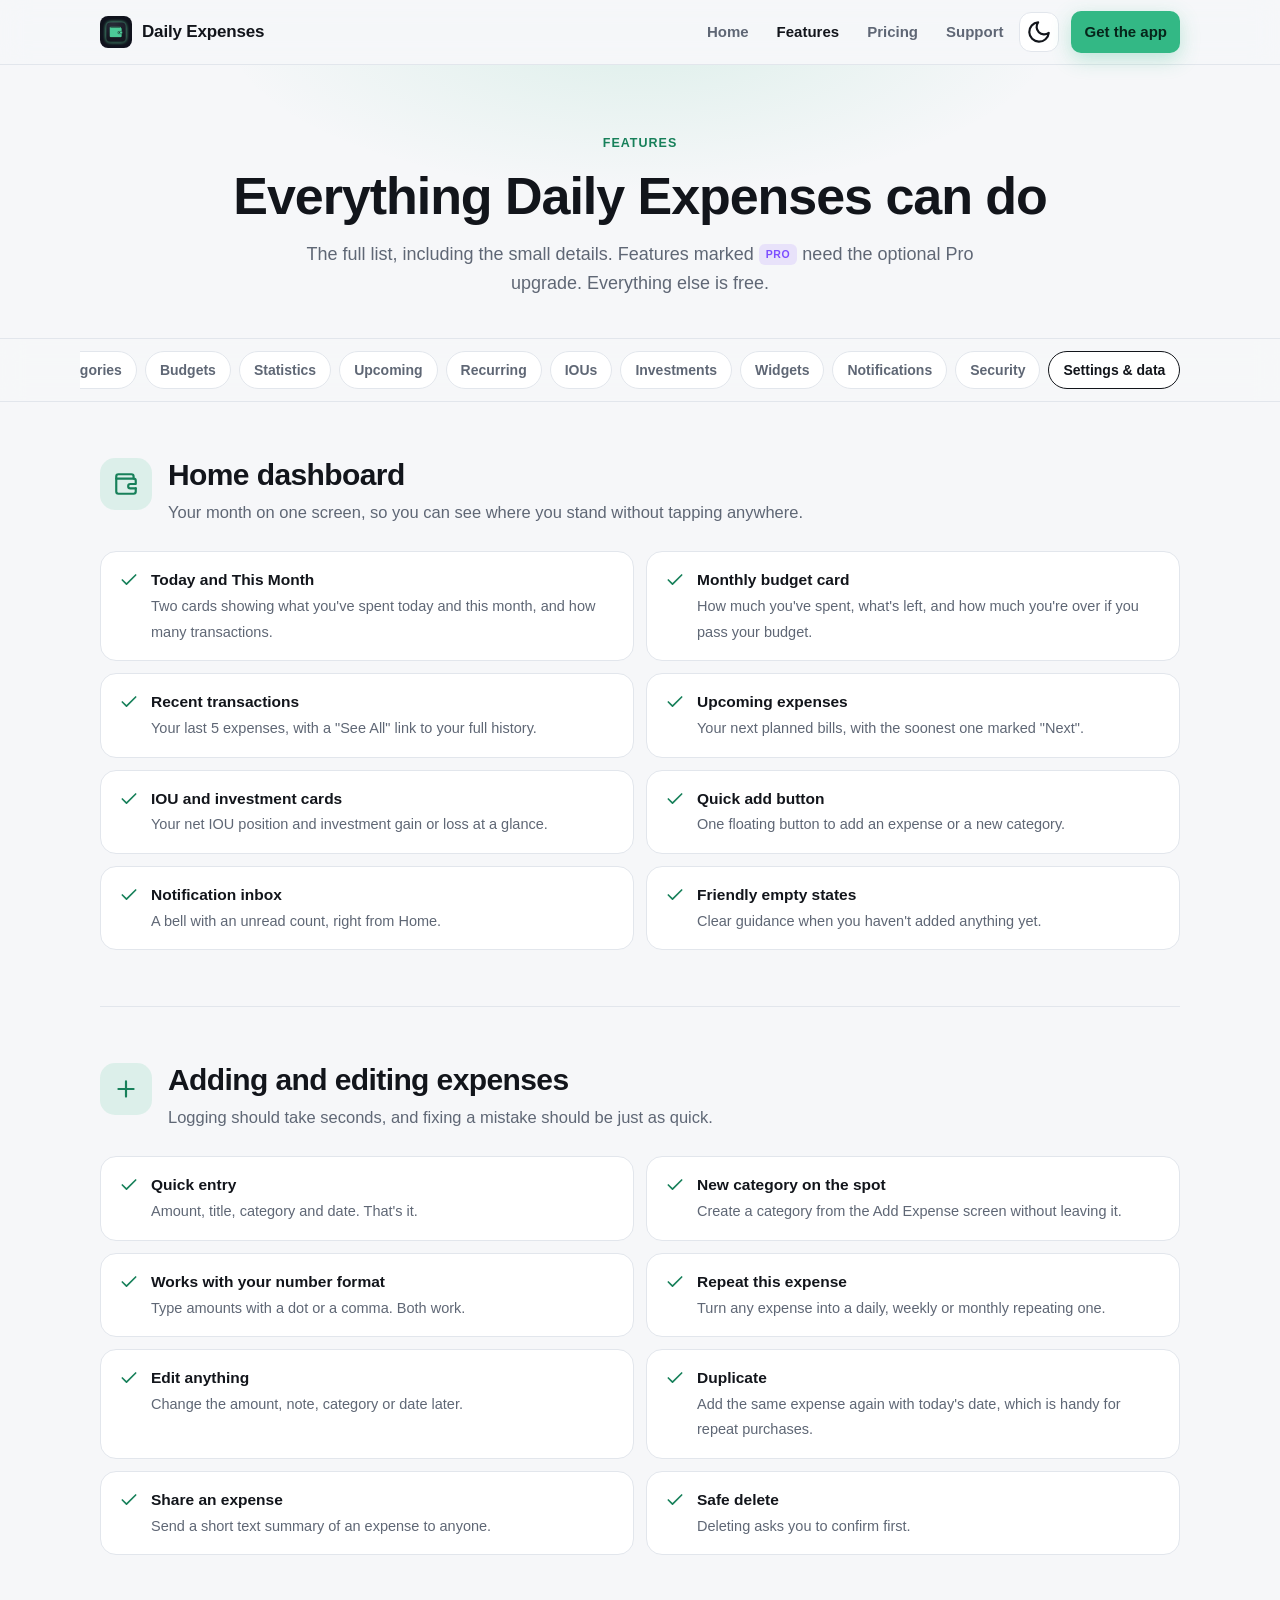
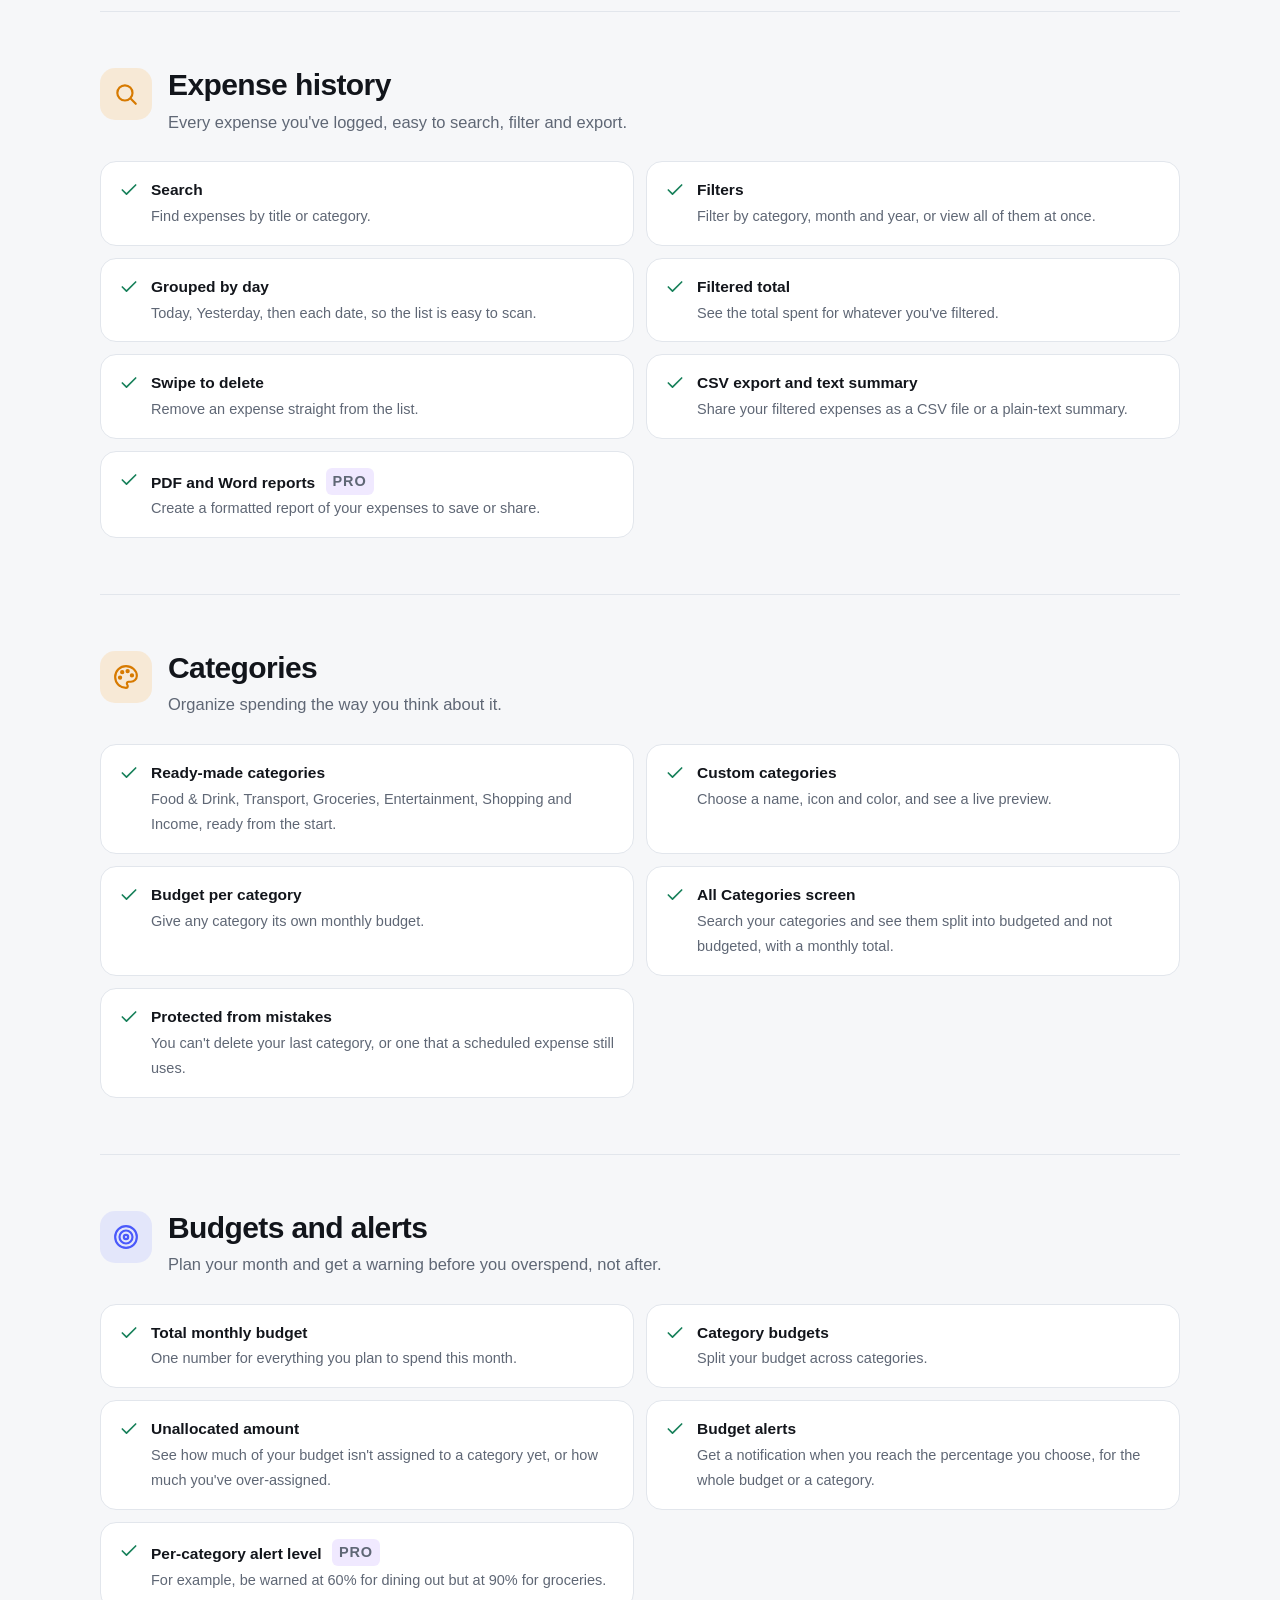
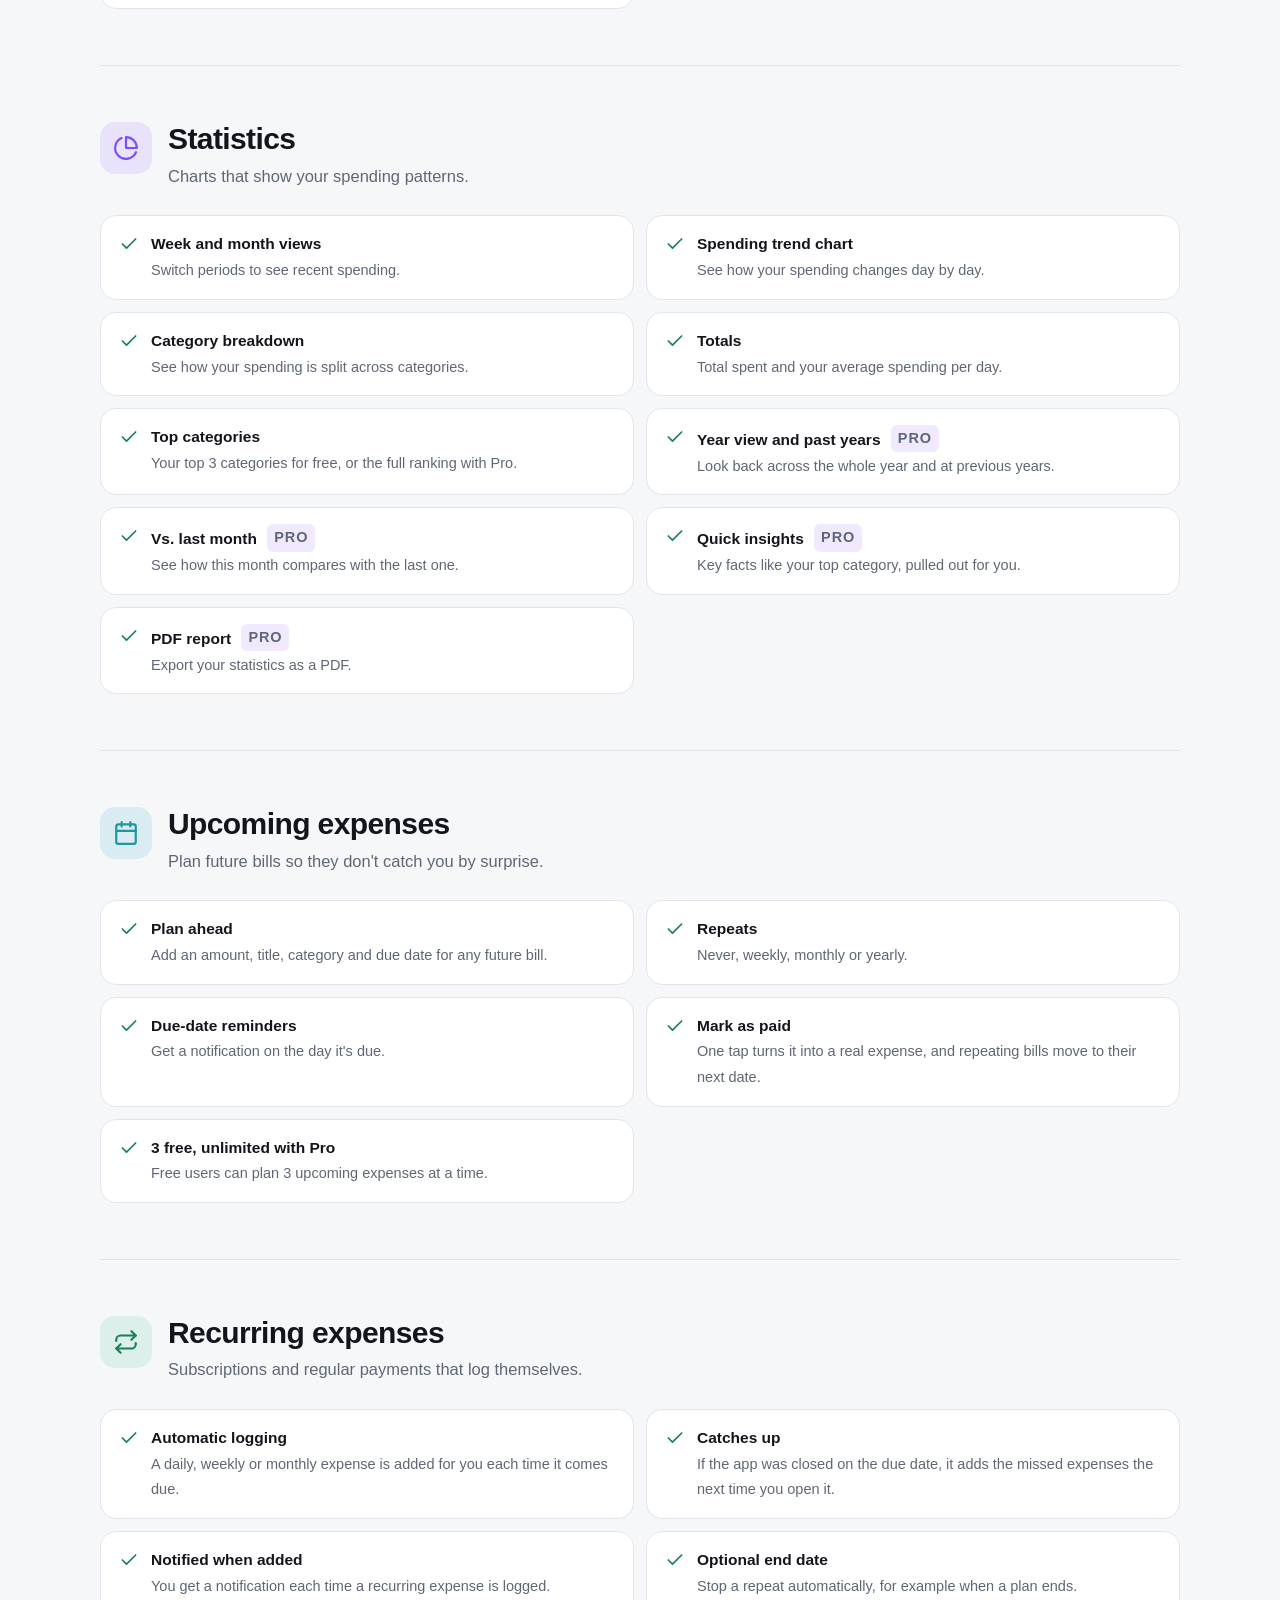
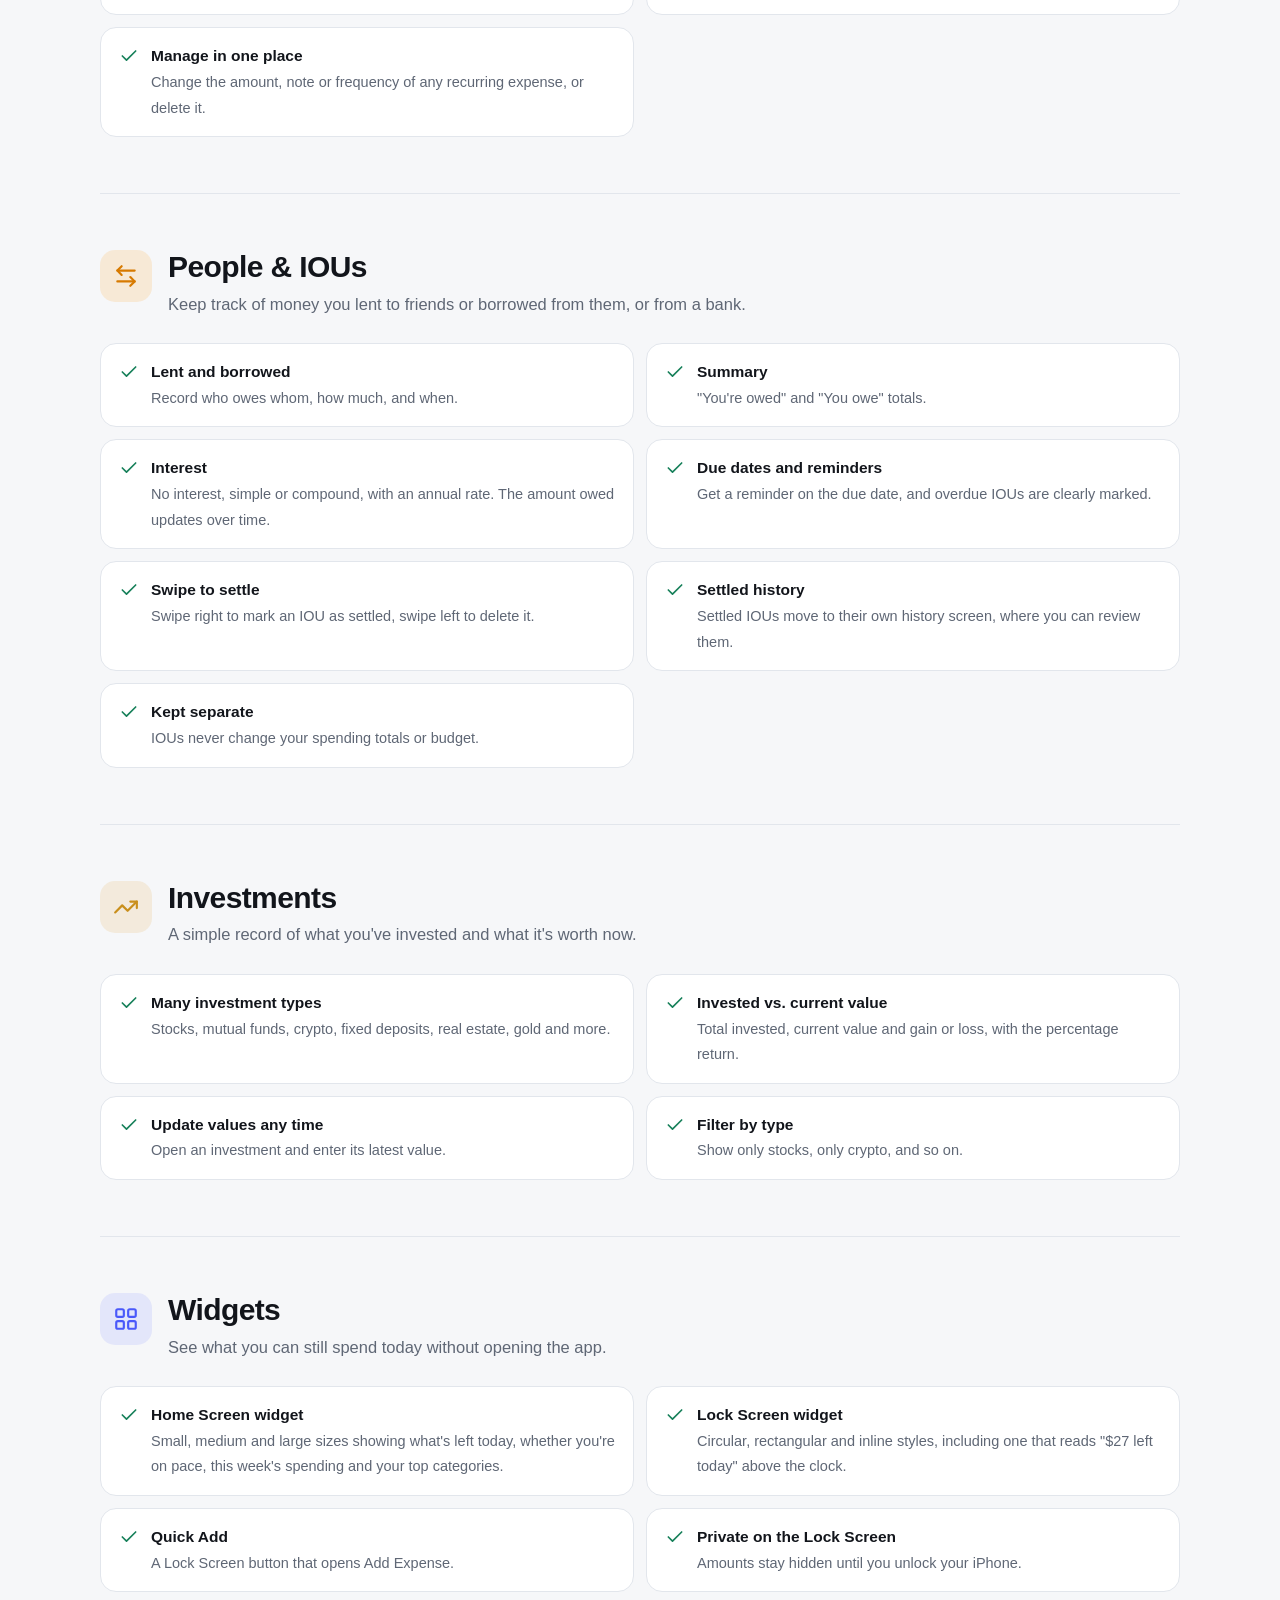
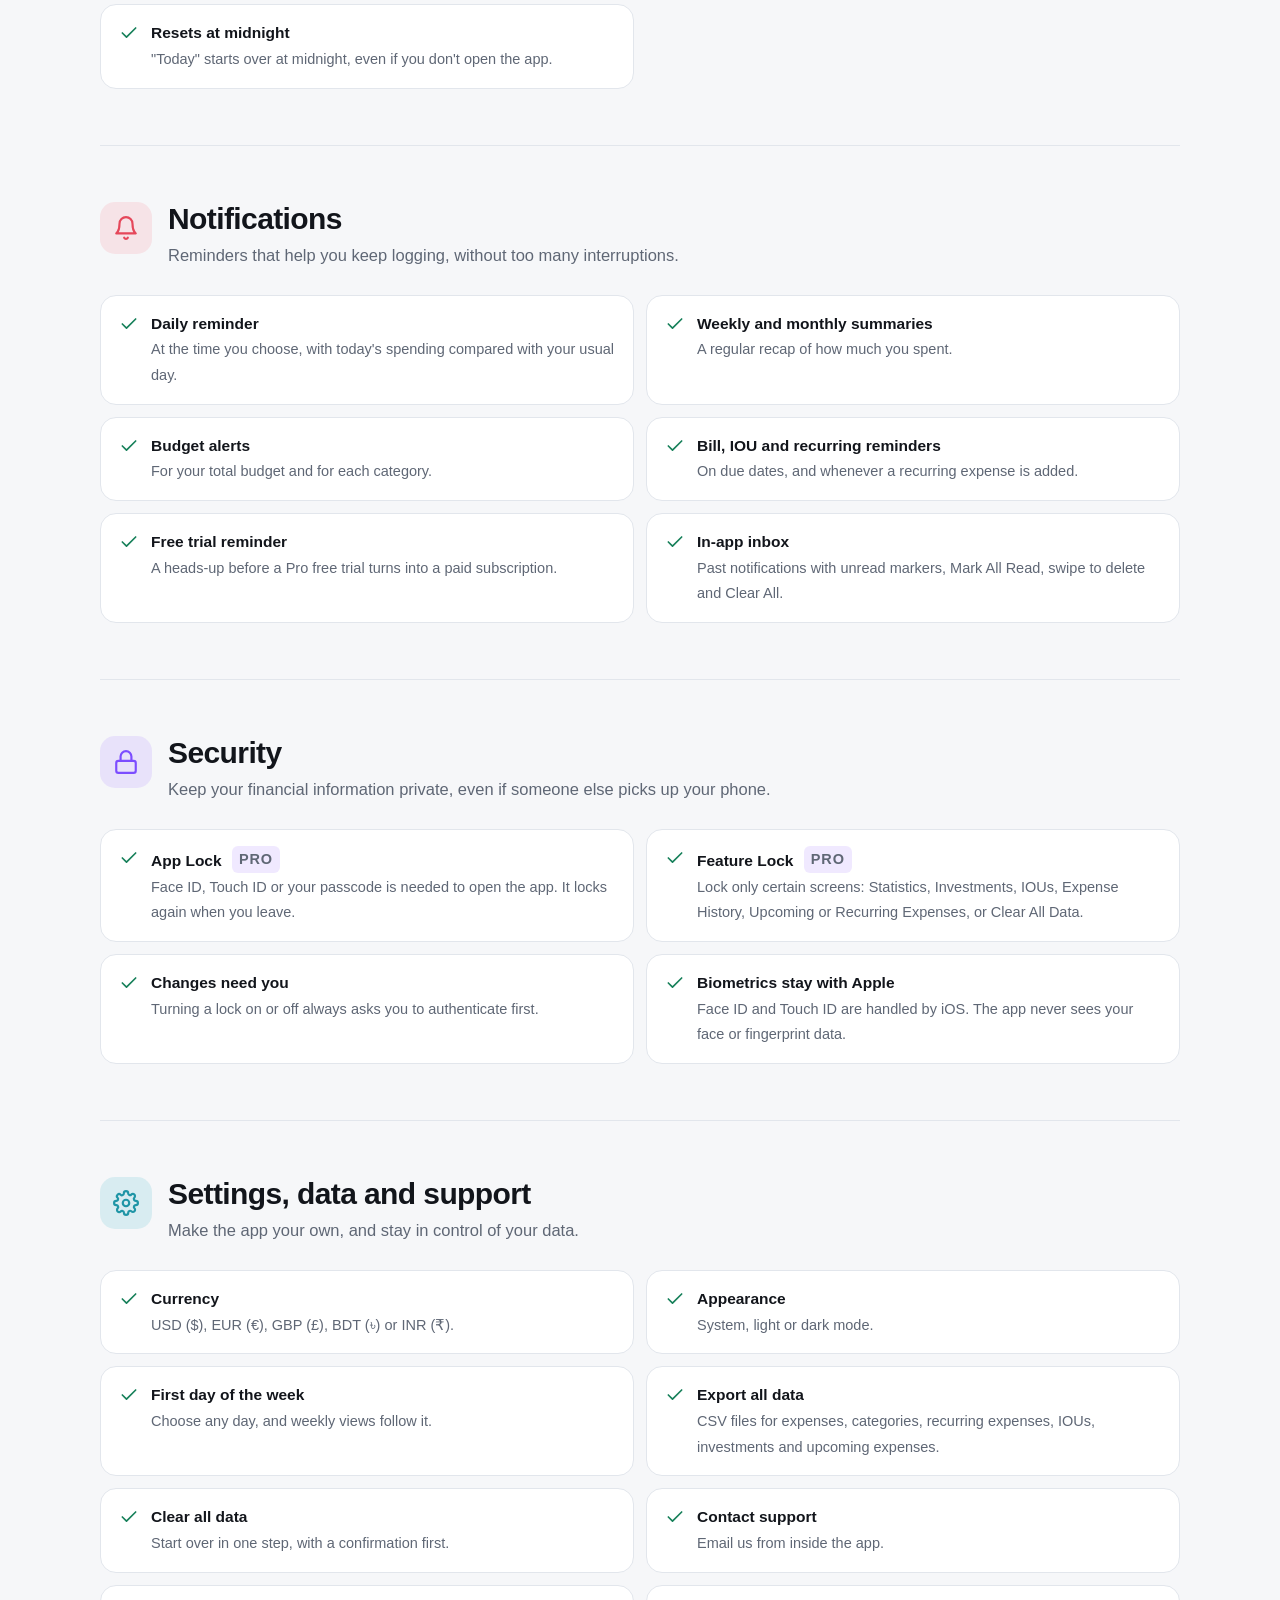
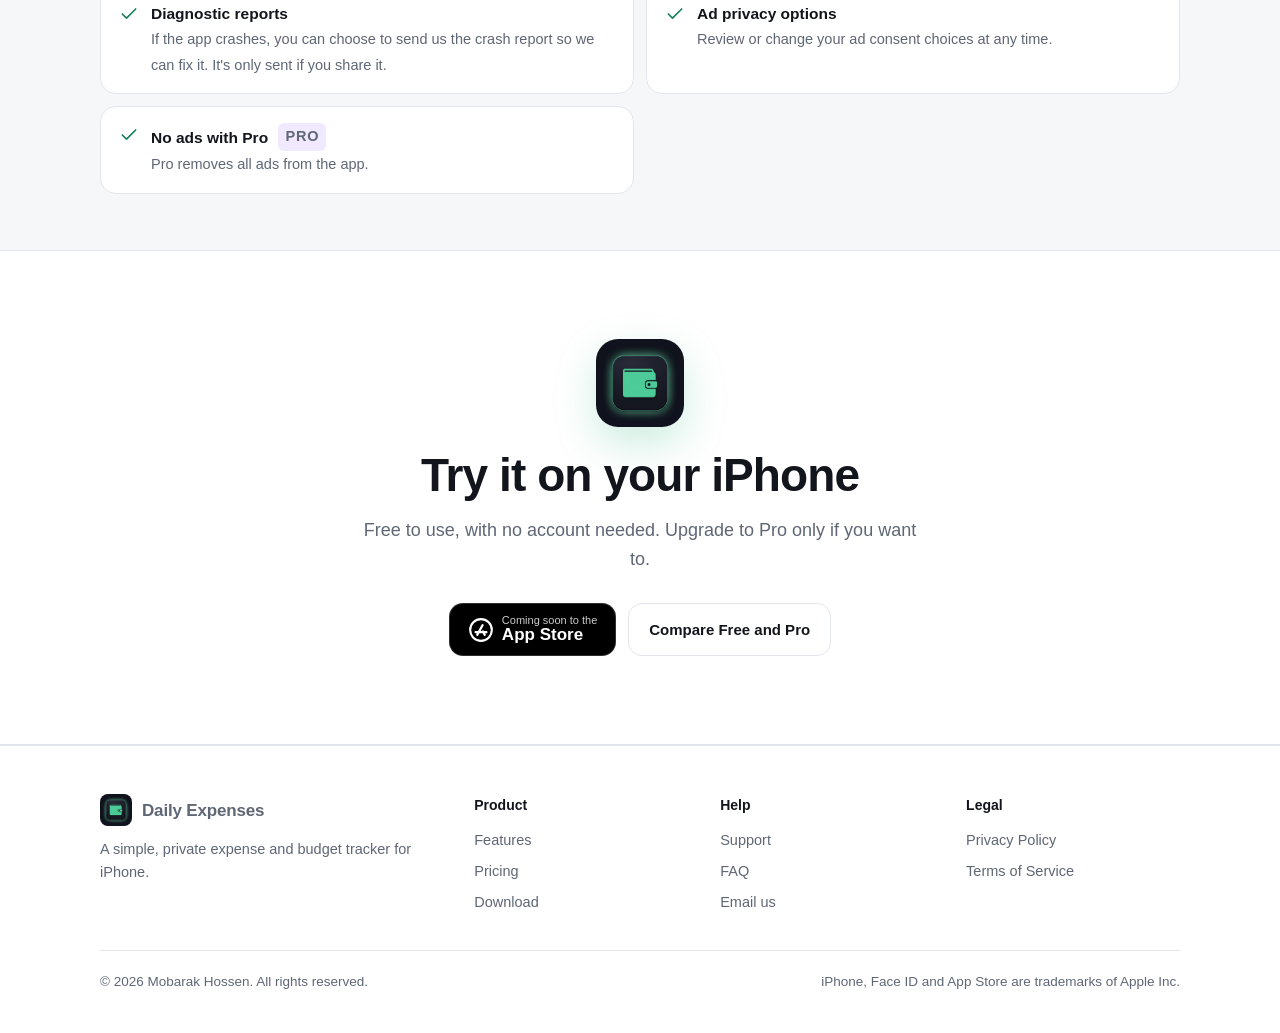
==== features.html @ 77285f95 "Add promotional website and update privacy policy and terms - New pages: home, features, pricing, su" ====
<!DOCTYPE html>
<html lang="en" class="no-js">
<head>
<meta charset="UTF-8">
<meta name="viewport" content="width=device-width, initial-scale=1.0">
<title>Features — Daily Expenses</title>
<meta name="description" content="Every feature in Daily Expenses: fast expense logging, budgets and alerts, statistics, upcoming and recurring expenses, IOUs, investments, widgets, reminders, Face ID lock and data export.">
<meta name="theme-color" content="#0b0d12">
<link rel="icon" type="image/png" href="assets/img/favicon.png">
<link rel="apple-touch-icon" href="assets/img/apple-touch-icon.png">
<link rel="stylesheet" href="assets/css/site.css">
<script>try{var t=localStorage.getItem("de-theme");if(t==="light"||t==="dark")document.documentElement.dataset.theme=t}catch(e){}</script>
</head>
<body>
<a class="skip" href="#main">Skip to content</a>

<header class="site-header">
  <div class="wrap">
    <a class="brand" href="index.html"><img src="assets/img/icon-512.png" alt="">Daily Expenses</a>
    <button class="menu-btn" aria-label="Menu" aria-expanded="false"></button>
    <nav class="site-nav" aria-label="Main">
      <a href="index.html">Home</a>
      <a href="features.html" aria-current="page">Features</a>
      <a href="pricing.html">Pricing</a>
      <a href="support.html">Support</a>
      <button class="theme-btn" type="button" aria-label="Toggle theme"></button>
      <a class="btn btn-primary btn-small" href="index.html#download">Get the app</a>
    </nav>
  </div>
</header>

<main id="main">
  <section class="page-hero">
    <div class="wrap">
      <span class="eyebrow">Features</span>
      <h1>Everything Daily Expenses can do</h1>
      <p>The full list, including the small details. Features marked <span class="pro-tag" style="margin:0">PRO</span> need the optional Pro upgrade. Everything else is free.</p>
    </div>
  </section>

  <nav class="chipbar" aria-label="Feature sections">
    <div class="wrap">
      <a class="chip" href="#home">Home</a>
      <a class="chip" href="#expenses">Expenses</a>
      <a class="chip" href="#history">History</a>
      <a class="chip" href="#categories">Categories</a>
      <a class="chip" href="#budgets">Budgets</a>
      <a class="chip" href="#statistics">Statistics</a>
      <a class="chip" href="#upcoming">Upcoming</a>
      <a class="chip" href="#recurring">Recurring</a>
      <a class="chip" href="#ious">IOUs</a>
      <a class="chip" href="#investments">Investments</a>
      <a class="chip" href="#widgets">Widgets</a>
      <a class="chip" href="#notifications">Notifications</a>
      <a class="chip" href="#security">Security</a>
      <a class="chip" href="#settings">Settings &amp; data</a>
    </div>
  </nav>

  <div class="wrap">

    <section class="fgroup" id="home">
      <div class="fgroup-head">
        <span class="ficon t-green"><span data-icon="wallet"></span></span>
        <div><h2>Home dashboard</h2><p>Your month on one screen, so you can see where you stand without tapping anywhere.</p></div>
      </div>
      <ul class="flist">
        <li><span data-icon="check"></span><div><b>Today and This Month</b><span>Two cards showing what you've spent today and this month, and how many transactions.</span></div></li>
        <li><span data-icon="check"></span><div><b>Monthly budget card</b><span>How much you've spent, what's left, and how much you're over if you pass your budget.</span></div></li>
        <li><span data-icon="check"></span><div><b>Recent transactions</b><span>Your last 5 expenses, with a "See All" link to your full history.</span></div></li>
        <li><span data-icon="check"></span><div><b>Upcoming expenses</b><span>Your next planned bills, with the soonest one marked "Next".</span></div></li>
        <li><span data-icon="check"></span><div><b>IOU and investment cards</b><span>Your net IOU position and investment gain or loss at a glance.</span></div></li>
        <li><span data-icon="check"></span><div><b>Quick add button</b><span>One floating button to add an expense or a new category.</span></div></li>
        <li><span data-icon="check"></span><div><b>Notification inbox</b><span>A bell with an unread count, right from Home.</span></div></li>
        <li><span data-icon="check"></span><div><b>Friendly empty states</b><span>Clear guidance when you haven't added anything yet.</span></div></li>
      </ul>
    </section>

    <section class="fgroup" id="expenses">
      <div class="fgroup-head">
        <span class="ficon t-green"><span data-icon="plus"></span></span>
        <div><h2>Adding and editing expenses</h2><p>Logging should take seconds, and fixing a mistake should be just as quick.</p></div>
      </div>
      <ul class="flist">
        <li><span data-icon="check"></span><div><b>Quick entry</b><span>Amount, title, category and date. That's it.</span></div></li>
        <li><span data-icon="check"></span><div><b>New category on the spot</b><span>Create a category from the Add Expense screen without leaving it.</span></div></li>
        <li><span data-icon="check"></span><div><b>Works with your number format</b><span>Type amounts with a dot or a comma. Both work.</span></div></li>
        <li><span data-icon="check"></span><div><b>Repeat this expense</b><span>Turn any expense into a daily, weekly or monthly repeating one.</span></div></li>
        <li><span data-icon="check"></span><div><b>Edit anything</b><span>Change the amount, note, category or date later.</span></div></li>
        <li><span data-icon="check"></span><div><b>Duplicate</b><span>Add the same expense again with today's date, which is handy for repeat purchases.</span></div></li>
        <li><span data-icon="check"></span><div><b>Share an expense</b><span>Send a short text summary of an expense to anyone.</span></div></li>
        <li><span data-icon="check"></span><div><b>Safe delete</b><span>Deleting asks you to confirm first.</span></div></li>
      </ul>
    </section>

    <section class="fgroup" id="history">
      <div class="fgroup-head">
        <span class="ficon t-orange"><span data-icon="search"></span></span>
        <div><h2>Expense history</h2><p>Every expense you've logged, easy to search, filter and export.</p></div>
      </div>
      <ul class="flist">
        <li><span data-icon="check"></span><div><b>Search</b><span>Find expenses by title or category.</span></div></li>
        <li><span data-icon="check"></span><div><b>Filters</b><span>Filter by category, month and year, or view all of them at once.</span></div></li>
        <li><span data-icon="check"></span><div><b>Grouped by day</b><span>Today, Yesterday, then each date, so the list is easy to scan.</span></div></li>
        <li><span data-icon="check"></span><div><b>Filtered total</b><span>See the total spent for whatever you've filtered.</span></div></li>
        <li><span data-icon="check"></span><div><b>Swipe to delete</b><span>Remove an expense straight from the list.</span></div></li>
        <li><span data-icon="check"></span><div><b>CSV export and text summary</b><span>Share your filtered expenses as a CSV file or a plain-text summary.</span></div></li>
        <li><span data-icon="check"></span><div><b>PDF and Word reports <span class="pro-tag">PRO</span></b><span>Create a formatted report of your expenses to save or share.</span></div></li>
      </ul>
    </section>

    <section class="fgroup" id="categories">
      <div class="fgroup-head">
        <span class="ficon t-orange"><span data-icon="palette"></span></span>
        <div><h2>Categories</h2><p>Organize spending the way you think about it.</p></div>
      </div>
      <ul class="flist">
        <li><span data-icon="check"></span><div><b>Ready-made categories</b><span>Food &amp; Drink, Transport, Groceries, Entertainment, Shopping and Income, ready from the start.</span></div></li>
        <li><span data-icon="check"></span><div><b>Custom categories</b><span>Choose a name, icon and color, and see a live preview.</span></div></li>
        <li><span data-icon="check"></span><div><b>Budget per category</b><span>Give any category its own monthly budget.</span></div></li>
        <li><span data-icon="check"></span><div><b>All Categories screen</b><span>Search your categories and see them split into budgeted and not budgeted, with a monthly total.</span></div></li>
        <li><span data-icon="check"></span><div><b>Protected from mistakes</b><span>You can't delete your last category, or one that a scheduled expense still uses.</span></div></li>
      </ul>
    </section>

    <section class="fgroup" id="budgets">
      <div class="fgroup-head">
        <span class="ficon t-indigo"><span data-icon="target"></span></span>
        <div><h2>Budgets and alerts</h2><p>Plan your month and get a warning before you overspend, not after.</p></div>
      </div>
      <ul class="flist">
        <li><span data-icon="check"></span><div><b>Total monthly budget</b><span>One number for everything you plan to spend this month.</span></div></li>
        <li><span data-icon="check"></span><div><b>Category budgets</b><span>Split your budget across categories.</span></div></li>
        <li><span data-icon="check"></span><div><b>Unallocated amount</b><span>See how much of your budget isn't assigned to a category yet, or how much you've over-assigned.</span></div></li>
        <li><span data-icon="check"></span><div><b>Budget alerts</b><span>Get a notification when you reach the percentage you choose, for the whole budget or a category.</span></div></li>
        <li><span data-icon="check"></span><div><b>Per-category alert level <span class="pro-tag">PRO</span></b><span>For example, be warned at 60% for dining out but at 90% for groceries.</span></div></li>
      </ul>
    </section>

    <section class="fgroup" id="statistics">
      <div class="fgroup-head">
        <span class="ficon t-pro"><span data-icon="pie"></span></span>
        <div><h2>Statistics</h2><p>Charts that show your spending patterns.</p></div>
      </div>
      <ul class="flist">
        <li><span data-icon="check"></span><div><b>Week and month views</b><span>Switch periods to see recent spending.</span></div></li>
        <li><span data-icon="check"></span><div><b>Spending trend chart</b><span>See how your spending changes day by day.</span></div></li>
        <li><span data-icon="check"></span><div><b>Category breakdown</b><span>See how your spending is split across categories.</span></div></li>
        <li><span data-icon="check"></span><div><b>Totals</b><span>Total spent and your average spending per day.</span></div></li>
        <li><span data-icon="check"></span><div><b>Top categories</b><span>Your top 3 categories for free, or the full ranking with Pro.</span></div></li>
        <li><span data-icon="check"></span><div><b>Year view and past years <span class="pro-tag">PRO</span></b><span>Look back across the whole year and at previous years.</span></div></li>
        <li><span data-icon="check"></span><div><b>Vs. last month <span class="pro-tag">PRO</span></b><span>See how this month compares with the last one.</span></div></li>
        <li><span data-icon="check"></span><div><b>Quick insights <span class="pro-tag">PRO</span></b><span>Key facts like your top category, pulled out for you.</span></div></li>
        <li><span data-icon="check"></span><div><b>PDF report <span class="pro-tag">PRO</span></b><span>Export your statistics as a PDF.</span></div></li>
      </ul>
    </section>

    <section class="fgroup" id="upcoming">
      <div class="fgroup-head">
        <span class="ficon t-teal"><span data-icon="calendar"></span></span>
        <div><h2>Upcoming expenses</h2><p>Plan future bills so they don't catch you by surprise.</p></div>
      </div>
      <ul class="flist">
        <li><span data-icon="check"></span><div><b>Plan ahead</b><span>Add an amount, title, category and due date for any future bill.</span></div></li>
        <li><span data-icon="check"></span><div><b>Repeats</b><span>Never, weekly, monthly or yearly.</span></div></li>
        <li><span data-icon="check"></span><div><b>Due-date reminders</b><span>Get a notification on the day it's due.</span></div></li>
        <li><span data-icon="check"></span><div><b>Mark as paid</b><span>One tap turns it into a real expense, and repeating bills move to their next date.</span></div></li>
        <li><span data-icon="check"></span><div><b>3 free, unlimited with Pro</b><span>Free users can plan 3 upcoming expenses at a time.</span></div></li>
      </ul>
    </section>

    <section class="fgroup" id="recurring">
      <div class="fgroup-head">
        <span class="ficon t-green"><span data-icon="repeat"></span></span>
        <div><h2>Recurring expenses</h2><p>Subscriptions and regular payments that log themselves.</p></div>
      </div>
      <ul class="flist">
        <li><span data-icon="check"></span><div><b>Automatic logging</b><span>A daily, weekly or monthly expense is added for you each time it comes due.</span></div></li>
        <li><span data-icon="check"></span><div><b>Catches up</b><span>If the app was closed on the due date, it adds the missed expenses the next time you open it.</span></div></li>
        <li><span data-icon="check"></span><div><b>Notified when added</b><span>You get a notification each time a recurring expense is logged.</span></div></li>
        <li><span data-icon="check"></span><div><b>Optional end date</b><span>Stop a repeat automatically, for example when a plan ends.</span></div></li>
        <li><span data-icon="check"></span><div><b>Manage in one place</b><span>Change the amount, note or frequency of any recurring expense, or delete it.</span></div></li>
      </ul>
    </section>

    <section class="fgroup" id="ious">
      <div class="fgroup-head">
        <span class="ficon t-orange"><span data-icon="swap"></span></span>
        <div><h2>People &amp; IOUs</h2><p>Keep track of money you lent to friends or borrowed from them, or from a bank.</p></div>
      </div>
      <ul class="flist">
        <li><span data-icon="check"></span><div><b>Lent and borrowed</b><span>Record who owes whom, how much, and when.</span></div></li>
        <li><span data-icon="check"></span><div><b>Summary</b><span>"You're owed" and "You owe" totals.</span></div></li>
        <li><span data-icon="check"></span><div><b>Interest</b><span>No interest, simple or compound, with an annual rate. The amount owed updates over time.</span></div></li>
        <li><span data-icon="check"></span><div><b>Due dates and reminders</b><span>Get a reminder on the due date, and overdue IOUs are clearly marked.</span></div></li>
        <li><span data-icon="check"></span><div><b>Swipe to settle</b><span>Swipe right to mark an IOU as settled, swipe left to delete it.</span></div></li>
        <li><span data-icon="check"></span><div><b>Settled history</b><span>Settled IOUs move to their own history screen, where you can review them.</span></div></li>
        <li><span data-icon="check"></span><div><b>Kept separate</b><span>IOUs never change your spending totals or budget.</span></div></li>
      </ul>
    </section>

    <section class="fgroup" id="investments">
      <div class="fgroup-head">
        <span class="ficon t-gold"><span data-icon="trend"></span></span>
        <div><h2>Investments</h2><p>A simple record of what you've invested and what it's worth now.</p></div>
      </div>
      <ul class="flist">
        <li><span data-icon="check"></span><div><b>Many investment types</b><span>Stocks, mutual funds, crypto, fixed deposits, real estate, gold and more.</span></div></li>
        <li><span data-icon="check"></span><div><b>Invested vs. current value</b><span>Total invested, current value and gain or loss, with the percentage return.</span></div></li>
        <li><span data-icon="check"></span><div><b>Update values any time</b><span>Open an investment and enter its latest value.</span></div></li>
        <li><span data-icon="check"></span><div><b>Filter by type</b><span>Show only stocks, only crypto, and so on.</span></div></li>
      </ul>
    </section>

    <section class="fgroup" id="widgets">
      <div class="fgroup-head">
        <span class="ficon t-indigo"><span data-icon="widget"></span></span>
        <div><h2>Widgets</h2><p>See what you can still spend today without opening the app.</p></div>
      </div>
      <ul class="flist">
        <li><span data-icon="check"></span><div><b>Home Screen widget</b><span>Small, medium and large sizes showing what's left today, whether you're on pace, this week's spending and your top categories.</span></div></li>
        <li><span data-icon="check"></span><div><b>Lock Screen widget</b><span>Circular, rectangular and inline styles, including one that reads "$27 left today" above the clock.</span></div></li>
        <li><span data-icon="check"></span><div><b>Quick Add</b><span>A Lock Screen button that opens Add Expense.</span></div></li>
        <li><span data-icon="check"></span><div><b>Private on the Lock Screen</b><span>Amounts stay hidden until you unlock your iPhone.</span></div></li>
        <li><span data-icon="check"></span><div><b>Resets at midnight</b><span>"Today" starts over at midnight, even if you don't open the app.</span></div></li>
      </ul>
    </section>

    <section class="fgroup" id="notifications">
      <div class="fgroup-head">
        <span class="ficon t-red"><span data-icon="bell"></span></span>
        <div><h2>Notifications</h2><p>Reminders that help you keep logging, without too many interruptions.</p></div>
      </div>
      <ul class="flist">
        <li><span data-icon="check"></span><div><b>Daily reminder</b><span>At the time you choose, with today's spending compared with your usual day.</span></div></li>
        <li><span data-icon="check"></span><div><b>Weekly and monthly summaries</b><span>A regular recap of how much you spent.</span></div></li>
        <li><span data-icon="check"></span><div><b>Budget alerts</b><span>For your total budget and for each category.</span></div></li>
        <li><span data-icon="check"></span><div><b>Bill, IOU and recurring reminders</b><span>On due dates, and whenever a recurring expense is added.</span></div></li>
        <li><span data-icon="check"></span><div><b>Free trial reminder</b><span>A heads-up before a Pro free trial turns into a paid subscription.</span></div></li>
        <li><span data-icon="check"></span><div><b>In-app inbox</b><span>Past notifications with unread markers, Mark All Read, swipe to delete and Clear All.</span></div></li>
      </ul>
    </section>

    <section class="fgroup" id="security">
      <div class="fgroup-head">
        <span class="ficon t-pro"><span data-icon="lock"></span></span>
        <div><h2>Security</h2><p>Keep your financial information private, even if someone else picks up your phone.</p></div>
      </div>
      <ul class="flist">
        <li><span data-icon="check"></span><div><b>App Lock <span class="pro-tag">PRO</span></b><span>Face ID, Touch ID or your passcode is needed to open the app. It locks again when you leave.</span></div></li>
        <li><span data-icon="check"></span><div><b>Feature Lock <span class="pro-tag">PRO</span></b><span>Lock only certain screens: Statistics, Investments, IOUs, Expense History, Upcoming or Recurring Expenses, or Clear All Data.</span></div></li>
        <li><span data-icon="check"></span><div><b>Changes need you</b><span>Turning a lock on or off always asks you to authenticate first.</span></div></li>
        <li><span data-icon="check"></span><div><b>Biometrics stay with Apple</b><span>Face ID and Touch ID are handled by iOS. The app never sees your face or fingerprint data.</span></div></li>
      </ul>
    </section>

    <section class="fgroup" id="settings">
      <div class="fgroup-head">
        <span class="ficon t-teal"><span data-icon="gear"></span></span>
        <div><h2>Settings, data and support</h2><p>Make the app your own, and stay in control of your data.</p></div>
      </div>
      <ul class="flist">
        <li><span data-icon="check"></span><div><b>Currency</b><span>USD ($), EUR (€), GBP (£), BDT (৳) or INR (₹).</span></div></li>
        <li><span data-icon="check"></span><div><b>Appearance</b><span>System, light or dark mode.</span></div></li>
        <li><span data-icon="check"></span><div><b>First day of the week</b><span>Choose any day, and weekly views follow it.</span></div></li>
        <li><span data-icon="check"></span><div><b>Export all data</b><span>CSV files for expenses, categories, recurring expenses, IOUs, investments and upcoming expenses.</span></div></li>
        <li><span data-icon="check"></span><div><b>Clear all data</b><span>Start over in one step, with a confirmation first.</span></div></li>
        <li><span data-icon="check"></span><div><b>Contact support</b><span>Email us from inside the app.</span></div></li>
        <li><span data-icon="check"></span><div><b>Diagnostic reports</b><span>If the app crashes, you can choose to send us the crash report so we can fix it. It's only sent if you share it.</span></div></li>
        <li><span data-icon="check"></span><div><b>Ad privacy options</b><span>Review or change your ad consent choices at any time.</span></div></li>
        <li><span data-icon="check"></span><div><b>No ads with Pro <span class="pro-tag">PRO</span></b><span>Pro removes all ads from the app.</span></div></li>
      </ul>
    </section>

  </div>

  <section class="cta alt section" id="download">
    <div class="wrap">
      <img src="assets/img/icon-512.png" alt="Daily Expenses app icon">
      <h2>Try it on your iPhone</h2>
      <p>Free to use, with no account needed. Upgrade to Pro only if you want to.</p>
      <div class="hero-actions">
        <a class="btn btn-store" data-appstore href="#download">
          <span data-icon="appstore"></span>
          <span class="store-text"><small>Download on the</small><strong>App Store</strong></span>
        </a>
        <a class="btn btn-ghost" href="pricing.html">Compare Free and Pro</a>
      </div>
    </div>
  </section>
</main>

<footer class="site-footer">
  <div class="wrap">
    <div class="cols">
      <div>
        <a class="brand" href="index.html"><img src="assets/img/icon-512.png" alt="">Daily Expenses</a>
        <p>A simple, private expense and budget tracker for iPhone.</p>
      </div>
      <div>
        <h4>Product</h4>
        <ul><li><a href="features.html">Features</a></li><li><a href="pricing.html">Pricing</a></li><li><a href="index.html#download">Download</a></li></ul>
      </div>
      <div>
        <h4>Help</h4>
        <ul><li><a href="support.html">Support</a></li><li><a href="support.html#faq">FAQ</a></li><li><a href="mailto:mobarak.cse.cou@gmail.com">Email us</a></li></ul>
      </div>
      <div>
        <h4>Legal</h4>
        <ul><li><a href="privacy-policy.html">Privacy Policy</a></li><li><a href="terms.html">Terms of Service</a></li></ul>
      </div>
    </div>
    <div class="legal-line">
      <span>© <span data-year>2026</span> Mobarak Hossen. All rights reserved.</span>
      <span>iPhone, Face ID and App Store are trademarks of Apple Inc.</span>
    </div>
  </div>
</footer>

<script src="assets/js/site.js"></script>
</body>
</html>
---- assets/css/site.css ----
/* Daily Expenses — shared site styles
   Colors mirror the app's AppTheme: mint green from the app icon
   (incomeGreen), indigo accent, violet for Pro, red for spending. */

:root {
  --bg: #f6f7f9;
  --surface: #ffffff;
  --surface-2: #eef1f4;
  --ink: #12151b;
  --ink-2: #353b47;
  --muted: #5f6775;
  --line: #e2e6ec;
  --green: #33b885;
  --green-ink: #17805a;
  --green-soft: rgba(51, 184, 133, 0.13);
  --indigo: #4a59fa;
  --indigo-soft: rgba(74, 89, 250, 0.11);
  --violet: #8c59fa;
  --pro: #7c4dff;
  --pro-soft: rgba(140, 89, 250, 0.13);
  --red: #e5475a;
  --red-soft: rgba(240, 82, 97, 0.12);
  --gold: #c98f1c;
  --gold-soft: rgba(222, 166, 72, 0.16);
  --night: #0b0d12;
  --night-2: #1b1f27;
  --shadow: 0 1px 2px rgba(16, 20, 28, 0.05), 0 8px 28px rgba(16, 20, 28, 0.07);
  --radius: 20px;
  --max: 1120px;
  --font: -apple-system, BlinkMacSystemFont, "Inter", "Segoe UI", Helvetica, Arial, sans-serif;
  --mono: "SFMono-Regular", ui-monospace, Menlo, Consolas, monospace;
  color-scheme: light;
}

@media (prefers-color-scheme: dark) {
  :root:not([data-theme="light"]) {
    --bg: #0b0d12;
    --surface: #151922;
    --surface-2: #1d222d;
    --ink: #f2f4f7;
    --ink-2: #c9ced8;
    --muted: #9aa2b1;
    --line: #262c38;
    --green-ink: #4fd3a0;
    --green-soft: rgba(51, 184, 133, 0.16);
    --indigo: #7d88ff;
    --indigo-soft: rgba(125, 136, 255, 0.14);
    --pro: #a885ff;
    --pro-soft: rgba(168, 133, 255, 0.16);
    --red: #ff6b7c;
    --gold: #e8b456;
    --shadow: 0 1px 2px rgba(0, 0, 0, 0.3), 0 10px 30px rgba(0, 0, 0, 0.35);
    color-scheme: dark;
  }
}
:root[data-theme="dark"] {
  --bg: #0b0d12;
  --surface: #151922;
  --surface-2: #1d222d;
  --ink: #f2f4f7;
  --ink-2: #c9ced8;
  --muted: #9aa2b1;
  --line: #262c38;
  --green-ink: #4fd3a0;
  --green-soft: rgba(51, 184, 133, 0.16);
  --indigo: #7d88ff;
  --indigo-soft: rgba(125, 136, 255, 0.14);
  --pro: #a885ff;
  --pro-soft: rgba(168, 133, 255, 0.16);
  --red: #ff6b7c;
  --gold: #e8b456;
  --shadow: 0 1px 2px rgba(0, 0, 0, 0.3), 0 10px 30px rgba(0, 0, 0, 0.35);
  color-scheme: dark;
}

*, *::before, *::after { box-sizing: border-box; }
html { scroll-behavior: smooth; -webkit-text-size-adjust: 100%; }
@media (prefers-reduced-motion: reduce) {
  html { scroll-behavior: auto; }
  *, *::before, *::after { animation: none !important; transition: none !important; }
}

body {
  margin: 0;
  background: var(--bg);
  color: var(--ink);
  font-family: var(--font);
  font-size: 16px;
  line-height: 1.6;
  -webkit-font-smoothing: antialiased;
  overflow-x: hidden;
}
img, svg { display: block; max-width: 100%; }
a { color: var(--green-ink); }
h1, h2, h3 { line-height: 1.15; letter-spacing: -0.02em; margin: 0; }
p { margin: 0; }

.wrap { max-width: var(--max); margin: 0 auto; padding: 0 20px; }
.skip { position: absolute; left: -999px; top: 8px; background: var(--surface); padding: 8px 14px; border-radius: 10px; z-index: 100; }
.skip:focus { left: 8px; }
:focus-visible { outline: 2.5px solid var(--green); outline-offset: 3px; border-radius: 6px; }

/* ---------- Icons (injected by site.js) ---------- */
[data-icon] { display: inline-flex; width: 1.25em; height: 1.25em; flex: none; }
[data-icon] svg { width: 100%; height: 100%; }

/* ---------- Header ---------- */
.site-header {
  position: sticky; top: 0; z-index: 50;
  background: color-mix(in srgb, var(--bg) 82%, transparent);
  backdrop-filter: saturate(160%) blur(14px);
  -webkit-backdrop-filter: saturate(160%) blur(14px);
  border-bottom: 1px solid var(--line);
}
.site-header .wrap { display: flex; align-items: center; gap: 16px; height: 64px; }
.brand { display: flex; align-items: center; gap: 10px; color: var(--ink); text-decoration: none; font-weight: 800; letter-spacing: -0.01em; font-size: 17px; }
.brand img { width: 32px; height: 32px; border-radius: 8px; }
.site-nav { display: flex; align-items: center; gap: 4px; margin-left: auto; }
.site-nav a { color: var(--muted); text-decoration: none; font-size: 15px; font-weight: 600; padding: 8px 12px; border-radius: 10px; }
.site-nav a:hover { color: var(--ink); background: var(--surface-2); }
.site-nav a[aria-current="page"] { color: var(--ink); }
.site-nav .btn { margin-left: 8px; }
.theme-btn, .menu-btn {
  width: 40px; height: 40px; border-radius: 12px; border: 1px solid var(--line);
  background: var(--surface); color: var(--ink); display: inline-flex; align-items: center; justify-content: center; cursor: pointer; font-size: 18px;
}
.menu-btn { display: none; margin-left: auto; }
@media (max-width: 820px) {
  .menu-btn { display: inline-flex; }
  .site-nav {
    display: none; position: absolute; top: 64px; left: 0; right: 0;
    flex-direction: column; align-items: stretch; gap: 2px;
    background: var(--bg); border-bottom: 1px solid var(--line); padding: 10px 16px 18px;
  }
  .site-nav.open { display: flex; }
  .site-nav a { padding: 12px; font-size: 16px; }
  .site-nav .btn { margin: 8px 0 0; justify-content: center; }
  .site-nav .theme-btn { align-self: flex-start; margin-top: 6px; }
}

/* ---------- Buttons ---------- */
.btn {
  display: inline-flex; align-items: center; gap: 8px;
  padding: 12px 20px; border-radius: 14px; font-weight: 700; font-size: 15px;
  text-decoration: none; border: 1px solid transparent; cursor: pointer; white-space: nowrap;
  transition: transform .15s ease, box-shadow .15s ease, background .15s ease;
}
.btn:hover { transform: translateY(-1px); }
.btn-primary { background: var(--green); color: #06251a; box-shadow: 0 6px 20px rgba(51, 184, 133, 0.3); }
.btn-ghost { background: var(--surface); color: var(--ink); border-color: var(--line); }
.btn-small { padding: 8px 14px; font-size: 14px; border-radius: 11px; }
.btn-store { background: #000; color: #fff; border-color: rgba(255, 255, 255, 0.18); padding: 10px 18px; }
.btn-store .store-text { display: flex; flex-direction: column; line-height: 1.1; text-align: left; }
.btn-store small { font-size: 11px; font-weight: 500; opacity: .8; }
.btn-store strong { font-size: 17px; }
.btn-store [data-icon] { width: 26px; height: 26px; }
.btn-store.is-soon { cursor: default; }
.btn-store.is-soon:hover { transform: none; }

/* ---------- Hero ---------- */
.hero-home {
  position: relative; overflow: hidden;
  background:
    radial-gradient(700px 380px at 78% 40%, rgba(51, 184, 133, 0.22), transparent 70%),
    radial-gradient(500px 300px at 10% 0%, rgba(74, 89, 250, 0.18), transparent 70%),
    var(--night);
  color: #f2f4f7;
}
.hero-home .wrap { display: grid; grid-template-columns: 1.1fr 0.9fr; gap: 48px; align-items: center; padding-top: 72px; padding-bottom: 80px; }
.eyebrow {
  display: inline-flex; align-items: center; gap: 8px;
  font-size: 12.5px; font-weight: 700; letter-spacing: 0.08em; text-transform: uppercase;
  color: var(--green-ink);
}
.hero-home .eyebrow { color: #5fdcaa; }
.hero-home h1 { font-size: clamp(38px, 6vw, 64px); font-weight: 850; margin: 16px 0 18px; letter-spacing: -0.035em; }
.hero-home h1 em { font-style: normal; color: #5fdcaa; }
.hero-home .lede { font-size: 19px; color: #b9c0cc; max-width: 34em; }
.hero-actions { display: flex; flex-wrap: wrap; gap: 12px; margin-top: 30px; }
.hero-home .btn-ghost { background: rgba(255, 255, 255, 0.06); color: #f2f4f7; border-color: rgba(255, 255, 255, 0.16); }
.hero-points { display: flex; flex-wrap: wrap; gap: 8px 20px; margin: 28px 0 0; padding: 0; list-style: none; color: #9aa2b1; font-size: 14px; }
.hero-points li { display: flex; align-items: center; gap: 7px; }
.hero-points [data-icon] { color: #5fdcaa; width: 17px; height: 17px; }
@media (max-width: 900px) {
  .hero-home .wrap { grid-template-columns: 1fr; padding-top: 48px; padding-bottom: 56px; gap: 40px; }
}

/* Page hero (inner pages) */
.page-hero { padding: 64px 0 40px; text-align: center; border-bottom: 1px solid var(--line);
  background: radial-gradient(600px 240px at 50% -40px, var(--green-soft), transparent 70%); }
.page-hero h1 { font-size: clamp(34px, 5vw, 52px); font-weight: 850; margin: 12px 0 14px; }
.page-hero p { color: var(--muted); font-size: 18px; max-width: 38em; margin: 0 auto; }

/* ---------- Phone mockup ---------- */
.phone {
  width: 300px; max-width: 100%; margin: 0 auto; aspect-ratio: 300 / 610;
  border-radius: 46px; padding: 11px; background: #1c2029;
  box-shadow: 0 0 0 1.5px #2e3440, 0 40px 80px rgba(0, 0, 0, 0.5), 0 0 120px rgba(51, 184, 133, 0.18);
  position: relative;
}
.phone-screen {
  height: 100%; border-radius: 36px; overflow: hidden; background: #0b0d12; color: #f2f4f7;
  padding: 44px 14px 14px; font-size: 11px; position: relative; display: flex; flex-direction: column; gap: 9px;
}
.phone-screen::before { content: ""; position: absolute; top: 11px; left: 50%; transform: translateX(-50%); width: 88px; height: 24px; border-radius: 20px; background: #000; }
.ps-top { display: flex; justify-content: space-between; align-items: center; }
.ps-top b { font-size: 17px; letter-spacing: -0.02em; }
.ps-top span { display: flex; gap: 6px; }
.ps-dot { width: 24px; height: 24px; border-radius: 50%; background: #1b1f27; display: inline-flex; align-items: center; justify-content: center; color: #9aa2b1; }
.ps-dot [data-icon] { width: 13px; height: 13px; }
.ps-row { display: grid; grid-template-columns: 1fr 1fr; gap: 8px; }
.ps-card { background: #1b1f27; border-radius: 14px; padding: 10px 11px; }
.ps-label { color: #8b93a1; font-size: 9px; font-weight: 700; letter-spacing: .06em; text-transform: uppercase; }
.ps-amt { font-size: 17px; font-weight: 800; letter-spacing: -0.02em; margin-top: 2px; }
.ps-bar { height: 6px; border-radius: 6px; background: #2a303b; margin-top: 8px; overflow: hidden; }
.ps-bar i { display: block; height: 100%; width: 62%; border-radius: 6px; background: linear-gradient(90deg, #33b885, #5fdcaa); }
.ps-sub { color: #8b93a1; font-size: 9.5px; margin-top: 5px; display: flex; justify-content: space-between; }
.ps-tx { display: flex; align-items: center; gap: 9px; padding: 7px 0; border-top: 1px solid #222734; }
.ps-tx:first-of-type { border-top: 0; }
.ps-ic { width: 26px; height: 26px; border-radius: 50%; display: inline-flex; align-items: center; justify-content: center; flex: none; }
.ps-ic [data-icon] { width: 13px; height: 13px; }
.ps-tx div { flex: 1; min-width: 0; line-height: 1.25; }
.ps-tx small { color: #8b93a1; font-size: 9px; display: block; }
.ps-tx b { font-size: 11px; }
.ps-neg { color: #ff6b7c; font-weight: 700; }
.ps-fab { position: absolute; right: 16px; bottom: 16px; width: 42px; height: 42px; border-radius: 50%; background: #33b885; color: #06251a; display: flex; align-items: center; justify-content: center; box-shadow: 0 8px 20px rgba(51, 184, 133, 0.45); }
.ps-fab [data-icon] { width: 20px; height: 20px; }
.ps-mini { display: flex; align-items: center; gap: 8px; }
.ps-mini .ps-ic { width: 22px; height: 22px; }

/* ---------- Sections ---------- */
.section { padding: 88px 0; }
.section.alt { background: var(--surface); border-top: 1px solid var(--line); border-bottom: 1px solid var(--line); }
.section-head { max-width: 680px; margin-bottom: 44px; }
.section-head.center { text-align: center; margin-left: auto; margin-right: auto; }
.section-head h2 { font-size: clamp(30px, 4vw, 42px); font-weight: 820; margin: 10px 0 14px; }
.section-head p { color: var(--muted); font-size: 18px; }
@media (max-width: 640px) { .section { padding: 64px 0; } }

/* Stat strip */
.stats { display: grid; grid-template-columns: repeat(4, 1fr); gap: 16px; }
.stat { background: var(--surface); border: 1px solid var(--line); border-radius: var(--radius); padding: 22px; }
.stat b { display: block; font-size: 30px; font-weight: 850; letter-spacing: -0.03em; }
.stat span { color: var(--muted); font-size: 14.5px; }
@media (max-width: 760px) { .stats { grid-template-columns: repeat(2, 1fr); } }

/* Feature grid */
.fgrid { display: grid; grid-template-columns: repeat(3, 1fr); gap: 18px; }
@media (max-width: 960px) { .fgrid { grid-template-columns: repeat(2, 1fr); } }
@media (max-width: 620px) { .fgrid { grid-template-columns: 1fr; } }
.fcard {
  background: var(--surface); border: 1px solid var(--line); border-radius: var(--radius);
  padding: 24px; display: flex; flex-direction: column; gap: 10px; text-decoration: none; color: inherit;
  transition: transform .18s ease, box-shadow .18s ease, border-color .18s ease;
}
a.fcard:hover { transform: translateY(-3px); box-shadow: var(--shadow); border-color: transparent; }
.fcard h3 { font-size: 19px; font-weight: 780; }
.fcard p { color: var(--muted); font-size: 15.5px; }
.fcard .more { margin-top: auto; padding-top: 6px; color: var(--green-ink); font-weight: 700; font-size: 14px; }
.ficon { width: 44px; height: 44px; border-radius: 13px; display: inline-flex; align-items: center; justify-content: center; }
.ficon [data-icon] { width: 22px; height: 22px; }
.t-green { background: var(--green-soft); color: var(--green-ink); }
.t-indigo { background: var(--indigo-soft); color: var(--indigo); }
.t-pro { background: var(--pro-soft); color: var(--pro); }
.t-red { background: var(--red-soft); color: var(--red); }
.t-gold { background: var(--gold-soft); color: var(--gold); }
.t-teal { background: rgba(38, 170, 190, 0.14); color: #1f95a6; }
.t-orange { background: rgba(255, 149, 0, 0.14); color: #d77a00; }

.pro-tag {
  display: inline-flex; align-items: center; font-size: 10.5px; font-weight: 800; letter-spacing: .06em;
  padding: 2px 7px; border-radius: 6px; background: var(--pro-soft); color: var(--pro); vertical-align: 2px; margin-left: 6px;
}

/* Split rows */
.split { display: grid; grid-template-columns: 1fr 1fr; gap: 56px; align-items: center; }
.split + .split { margin-top: 96px; }
.split.flip .split-visual { order: -1; }
@media (max-width: 880px) {
  .split { grid-template-columns: 1fr; gap: 32px; }
  .split.flip .split-visual { order: 0; }
  .split + .split { margin-top: 64px; }
}
.split h3 { font-size: clamp(26px, 3.4vw, 34px); font-weight: 820; margin: 10px 0 14px; }
.split p { color: var(--muted); font-size: 17px; }
.checks { list-style: none; padding: 0; margin: 20px 0 0; display: grid; gap: 10px; }
.checks li { display: flex; gap: 10px; align-items: flex-start; font-size: 15.5px; color: var(--ink-2); }
.checks [data-icon] { color: var(--green-ink); margin-top: 3px; width: 18px; height: 18px; }

.panel { background: var(--surface); border: 1px solid var(--line); border-radius: 24px; padding: 22px; box-shadow: var(--shadow); }
.section.alt .panel { background: var(--bg); }

/* Mini chart (statistics visual) */
.seg { display: inline-flex; background: var(--surface-2); border-radius: 11px; padding: 3px; gap: 2px; font-size: 13px; font-weight: 700; }
.seg span { padding: 6px 14px; border-radius: 9px; color: var(--muted); }
.seg span.on { background: var(--surface); color: var(--ink); box-shadow: 0 1px 3px rgba(0, 0, 0, .12); }
.bars { display: flex; align-items: flex-end; gap: 10px; height: 150px; margin: 22px 0 8px; }
.bars i { flex: 1; border-radius: 8px 8px 4px 4px; background: var(--green); opacity: .85; }
.bars i.hi { background: var(--indigo); opacity: 1; }
.bar-labels { display: flex; gap: 10px; color: var(--muted); font-size: 12px; }
.bar-labels span { flex: 1; text-align: center; }
.cat-row { display: flex; align-items: center; gap: 12px; padding: 10px 0; border-top: 1px solid var(--line); font-size: 14.5px; }
.cat-row:first-child { border-top: 0; }
.cat-row .ficon { width: 34px; height: 34px; border-radius: 10px; }
.cat-row .ficon [data-icon] { width: 17px; height: 17px; }
.cat-row .name { flex: 1; font-weight: 650; }
.cat-row .track { flex: 1.2; height: 7px; border-radius: 7px; background: var(--surface-2); overflow: hidden; }
.cat-row .track i { display: block; height: 100%; border-radius: 7px; }
.cat-row .amt { font-weight: 750; min-width: 64px; text-align: right; font-variant-numeric: tabular-nums; }

/* Budget visual */
.budget-top { display: flex; justify-content: space-between; align-items: baseline; }
.budget-top b { font-size: 28px; letter-spacing: -0.03em; }
.budget-track { height: 12px; border-radius: 12px; background: var(--surface-2); margin: 14px 0 8px; position: relative; overflow: hidden; }
.budget-track i { position: absolute; inset: 0 auto 0 0; width: 72%; border-radius: 12px; background: linear-gradient(90deg, var(--green), #5fdcaa); }
.budget-note { display: flex; justify-content: space-between; color: var(--muted); font-size: 13.5px; }
.alert-toast { display: flex; gap: 12px; align-items: flex-start; margin-top: 18px; padding: 14px; border-radius: 16px; background: var(--surface-2); }
.alert-toast .ficon { width: 36px; height: 36px; border-radius: 10px; }
.alert-toast b { display: block; font-size: 14.5px; }
.alert-toast span { color: var(--muted); font-size: 13.5px; }

/* Widgets visual */
.widgets { display: grid; grid-template-columns: 1fr 1fr; gap: 16px; }
.w-small, .w-lock { border-radius: 26px; padding: 16px; background: #151922; color: #f2f4f7; aspect-ratio: 1; display: flex; flex-direction: column; box-shadow: var(--shadow); }
.w-small .ps-label { color: #8b93a1; }
.w-small b { font-size: 28px; letter-spacing: -0.03em; margin: 4px 0 auto; }
.w-small .ps-bar { margin-top: 0; }
.w-small .ps-sub { font-size: 11px; }
.w-lock { background: linear-gradient(160deg, #4a59fa, #8c59fa 60%, #33b885); align-items: center; justify-content: center; gap: 12px; text-align: center; }
.w-lock .clock { font-size: 44px; font-weight: 300; letter-spacing: -0.02em; line-height: 1; }
.w-lock .accs { display: flex; gap: 10px; }
.w-circ { width: 50px; height: 50px; border-radius: 50%; background: rgba(255, 255, 255, 0.18); display: flex; align-items: center; justify-content: center; font-size: 10px; font-weight: 700; flex-direction: column; line-height: 1.1; border: 3px solid rgba(255, 255, 255, 0.55); }
.w-circ [data-icon] { width: 20px; height: 20px; }
.w-circ.plus { border-color: transparent; background: rgba(255, 255, 255, 0.24); }
.w-inline { font-size: 12px; font-weight: 600; opacity: .9; }
.w-medium { grid-column: 1 / -1; border-radius: 26px; padding: 16px 18px; background: #151922; color: #f2f4f7; display: grid; grid-template-columns: 1fr 1fr; gap: 18px; box-shadow: var(--shadow); }
.w-medium b { font-size: 24px; letter-spacing: -0.03em; }
.wk { display: flex; align-items: flex-end; gap: 6px; height: 64px; margin-top: 8px; }
.wk i { flex: 1; border-radius: 4px; background: #33b885; }
.wk i.off { background: #2a303b; }

/* Privacy band */
.privacy-band { background: var(--night); color: #f2f4f7; border-radius: 28px; padding: 48px; display: grid; grid-template-columns: 1.2fr 1fr; gap: 40px; align-items: center;
  background-image: radial-gradient(500px 260px at 90% 20%, rgba(51, 184, 133, 0.25), transparent 70%); }
.privacy-band h2 { font-size: clamp(28px, 3.6vw, 38px); font-weight: 820; margin: 10px 0 14px; }
.privacy-band p { color: #b9c0cc; font-size: 17px; }
.privacy-band .eyebrow { color: #5fdcaa; }
.privacy-band ul { list-style: none; padding: 0; margin: 0; display: grid; gap: 14px; }
.privacy-band li { display: flex; gap: 12px; align-items: flex-start; font-size: 15.5px; color: #dfe3ea; }
.privacy-band li [data-icon] { color: #5fdcaa; margin-top: 2px; }
.privacy-band a { color: #5fdcaa; }
@media (max-width: 820px) { .privacy-band { grid-template-columns: 1fr; padding: 32px 24px; } }

/* ---------- Pricing ---------- */
.plans { display: grid; grid-template-columns: repeat(3, 1fr); gap: 18px; align-items: stretch; }
@media (max-width: 900px) { .plans { grid-template-columns: 1fr; max-width: 460px; margin: 0 auto; } }
.plan { background: var(--surface); border: 1px solid var(--line); border-radius: 24px; padding: 28px; display: flex; flex-direction: column; gap: 14px; position: relative; }
.plan.featured { border: 2px solid var(--pro); box-shadow: 0 16px 40px rgba(124, 77, 255, 0.18); }
.plan .ribbon { position: absolute; top: -13px; left: 28px; background: var(--pro); color: #fff; font-size: 12px; font-weight: 800; padding: 4px 11px; border-radius: 8px; letter-spacing: .03em; }
.plan h3 { font-size: 20px; font-weight: 780; }
.plan .price { font-size: 42px; font-weight: 850; letter-spacing: -0.04em; line-height: 1; }
.plan .price small { font-size: 16px; font-weight: 600; color: var(--muted); letter-spacing: 0; }
.plan .note { color: var(--muted); font-size: 14.5px; }
.plan .checks { margin-top: 4px; }
.fineprint { color: var(--muted); font-size: 13.5px; text-align: center; max-width: 720px; margin: 28px auto 0; }

.compare { width: 100%; border-collapse: collapse; background: var(--surface); border: 1px solid var(--line); border-radius: 20px; overflow: hidden; font-size: 15.5px; }
.compare th, .compare td { padding: 15px 18px; border-bottom: 1px solid var(--line); text-align: left; }
.compare tr:last-child td { border-bottom: 0; }
.compare thead th { font-size: 13px; letter-spacing: .06em; text-transform: uppercase; color: var(--muted); background: var(--surface-2); }
.compare td:not(:first-child), .compare th:not(:first-child) { text-align: center; width: 110px; }
.compare .yes { color: var(--green-ink); font-weight: 800; }
.compare .no { color: var(--muted); }
.compare .pro-col { color: var(--pro); }
.table-scroll { overflow-x: auto; border-radius: 20px; }

/* ---------- FAQ ---------- */
.faq { display: grid; gap: 12px; max-width: 820px; margin: 0 auto; }
.faq details { background: var(--surface); border: 1px solid var(--line); border-radius: 18px; padding: 0 22px; }
.faq summary { cursor: pointer; list-style: none; padding: 20px 0; font-weight: 720; font-size: 17px; display: flex; justify-content: space-between; gap: 16px; align-items: center; }
.faq summary::-webkit-details-marker { display: none; }
.faq summary::after { content: "+"; font-size: 24px; font-weight: 400; color: var(--muted); transition: transform .2s ease; }
.faq details[open] summary::after { transform: rotate(45deg); }
.faq details > div { padding: 0 0 20px; color: var(--muted); font-size: 16px; }
.faq details > div p + p { margin-top: 10px; }

/* ---------- Features page ---------- */
.chipbar { position: sticky; top: 64px; z-index: 40; background: color-mix(in srgb, var(--bg) 88%, transparent); backdrop-filter: blur(12px); -webkit-backdrop-filter: blur(12px); border-bottom: 1px solid var(--line); }
.chipbar .wrap { display: flex; gap: 8px; overflow-x: auto; padding-top: 12px; padding-bottom: 12px; scrollbar-width: none; }
.chipbar .wrap::-webkit-scrollbar { display: none; }
.chip { flex: none; font-size: 14px; font-weight: 650; color: var(--muted); text-decoration: none; padding: 7px 14px; border-radius: 100px; border: 1px solid var(--line); background: var(--surface); }
.chip:hover, .chip.active { color: var(--ink); border-color: var(--ink); }
.fgroup { padding: 56px 0; border-bottom: 1px solid var(--line); scroll-margin-top: 130px; }
.fgroup:last-of-type { border-bottom: 0; }
.fgroup-head { display: flex; gap: 16px; align-items: flex-start; margin-bottom: 26px; }
.fgroup-head .ficon { width: 52px; height: 52px; border-radius: 15px; }
.fgroup-head .ficon [data-icon] { width: 26px; height: 26px; }
.fgroup-head h2 { font-size: clamp(24px, 3vw, 30px); font-weight: 820; }
.fgroup-head p { color: var(--muted); font-size: 16.5px; margin-top: 6px; max-width: 44em; }
.flist { list-style: none; padding: 0; margin: 0; display: grid; grid-template-columns: repeat(2, 1fr); gap: 12px; }
@media (max-width: 760px) { .flist { grid-template-columns: 1fr; } }
.flist li { background: var(--surface); border: 1px solid var(--line); border-radius: 16px; padding: 16px 18px; display: flex; gap: 12px; align-items: flex-start; }
.flist li > [data-icon] { color: var(--green-ink); width: 20px; height: 20px; margin-top: 2px; }
.flist b { display: block; font-size: 15.5px; font-weight: 720; }
.flist span { color: var(--muted); font-size: 14.5px; }

/* ---------- Support ---------- */
.contact-grid { display: grid; grid-template-columns: repeat(3, 1fr); gap: 18px; }
@media (max-width: 860px) { .contact-grid { grid-template-columns: 1fr; } }
.email-line { font-family: var(--mono); font-size: 15px; word-break: break-all; }

/* ---------- CTA + Footer ---------- */
.cta { text-align: center; padding: 88px 0; }
.cta img { width: 88px; height: 88px; border-radius: 22px; margin: 0 auto 22px; box-shadow: 0 16px 40px rgba(51, 184, 133, 0.25); }
.cta h2 { font-size: clamp(30px, 4.5vw, 46px); font-weight: 850; }
.cta p { color: var(--muted); font-size: 18px; margin: 14px auto 28px; max-width: 32em; }
.cta .hero-actions { justify-content: center; }

.site-footer { border-top: 1px solid var(--line); padding: 48px 0 40px; font-size: 14.5px; color: var(--muted); background: var(--surface); }
.site-footer .cols { display: grid; grid-template-columns: 1.6fr 1fr 1fr 1fr; gap: 32px; }
@media (max-width: 760px) { .site-footer .cols { grid-template-columns: 1fr 1fr; } .site-footer .cols > :first-child { grid-column: 1 / -1; } }
.site-footer h4 { margin: 0 0 12px; color: var(--ink); font-size: 14px; }
.site-footer ul { list-style: none; padding: 0; margin: 0; display: grid; gap: 8px; }
.site-footer a { color: var(--muted); text-decoration: none; }
.site-footer a:hover { color: var(--ink); }
.site-footer .brand { margin-bottom: 12px; }
.site-footer .legal-line { margin-top: 36px; padding-top: 20px; border-top: 1px solid var(--line); display: flex; flex-wrap: wrap; justify-content: space-between; gap: 10px; font-size: 13.5px; }

/* Reveal on scroll */
.reveal { opacity: 0; transform: translateY(16px); transition: opacity .6s ease, transform .6s ease; }
.reveal.in { opacity: 1; transform: none; }
.no-js .reveal { opacity: 1; transform: none; }

/* ---------- Legal pages ---------- */
.legal-meta { display: inline-flex; gap: 8px; flex-wrap: wrap; justify-content: center; margin-top: 18px; }
.legal-meta span { font-family: var(--mono); font-size: 12.5px; font-weight: 600; padding: 5px 12px; border-radius: 100px; background: var(--green-soft); color: var(--green-ink); }
.legal-layout { display: grid; grid-template-columns: 220px minmax(0, 1fr); gap: 48px; align-items: start; padding-top: 48px; padding-bottom: 88px; }
@media (max-width: 860px) { .legal-layout { grid-template-columns: 1fr; gap: 24px; } .legal-toc { position: static !important; } }
.legal-toc { position: sticky; top: 88px; display: flex; flex-direction: column; border-left: 2px solid var(--line); padding-left: 16px; }
.legal-toc a { color: var(--muted); text-decoration: none; font-size: 14px; padding: 6px 0; }
.legal-toc a:hover, .legal-toc a.active { color: var(--green-ink); }
.legal-toc a.active { font-weight: 700; }
.legal-toc .num { font-family: var(--mono); font-size: 11.5px; margin-right: 8px; opacity: .7; }
@media (max-width: 860px) { .legal-toc { display: grid; grid-template-columns: 1fr 1fr; border-left: 0; padding: 16px; background: var(--surface); border: 1px solid var(--line); border-radius: 16px; } }
.legal-card { background: var(--surface); border: 1px solid var(--line); border-radius: var(--radius); padding: 28px 32px; margin-bottom: 16px; scroll-margin-top: 88px; }
@media (max-width: 560px) { .legal-card { padding: 22px 20px; } }
.legal-card.intro { background: linear-gradient(180deg, var(--green-soft), var(--surface) 70%); font-size: 16.5px; color: var(--ink-2); }
.legal-card h2 { font-size: 20px; font-weight: 800; margin: 0 0 14px; display: flex; gap: 10px; align-items: baseline; }
.legal-card h2 .idx { font-family: var(--mono); font-size: 12.5px; font-weight: 700; color: var(--green-ink); background: var(--green-soft); padding: 3px 8px; border-radius: 7px; }
.legal-card h3 { font-size: 16px; font-weight: 750; margin: 18px 0 8px; }
.legal-card p, .legal-card li { color: var(--ink-2); font-size: 15.5px; }
.legal-card p + p { margin-top: 12px; }
.legal-card ul { padding-left: 20px; margin: 10px 0; }
.legal-card li { margin: 6px 0; }
.legal-table-wrap { overflow-x: auto; margin: 14px 0 6px; }
.legal-table { width: 100%; border-collapse: collapse; font-size: 14.5px; }
.legal-table th, .legal-table td { text-align: left; padding: 10px 12px; border-bottom: 1px solid var(--line); vertical-align: top; color: var(--ink-2); }
.legal-table th { font-family: var(--mono); font-size: 11.5px; text-transform: uppercase; letter-spacing: .05em; color: var(--muted); }
.legal-note { border-left: 3px solid var(--green); background: var(--green-soft); border-radius: 0 12px 12px 0; padding: 12px 16px; font-size: 14.5px; color: var(--ink-2); margin-top: 16px; }
.legal-next { display: flex; justify-content: space-between; flex-wrap: wrap; gap: 12px; margin-top: 28px; padding-top: 22px; border-top: 1px dashed var(--line); font-size: 14.5px; color: var(--muted); }

/* Fixes */
.site-nav a.btn-primary, .site-nav a.btn-primary:hover { color: #06251a; background: var(--green); }
div.eyebrow { display: flex; }
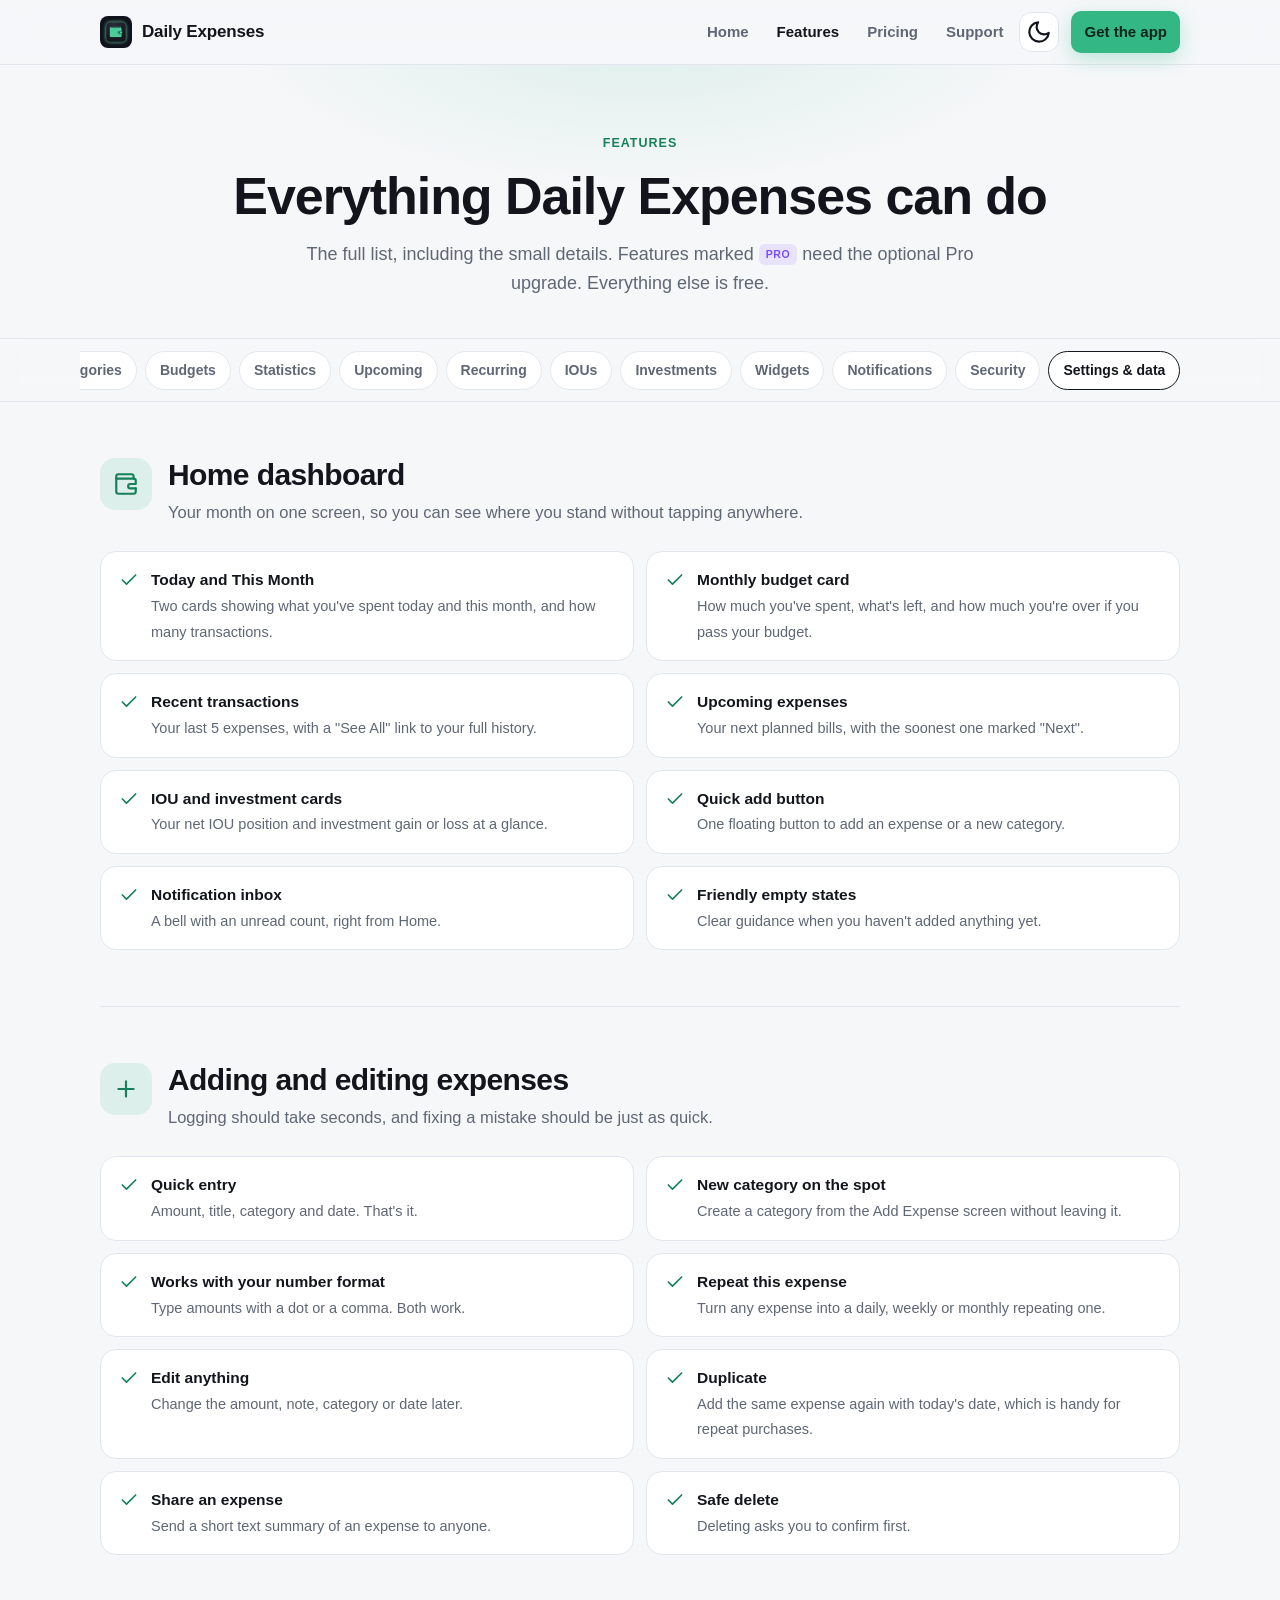
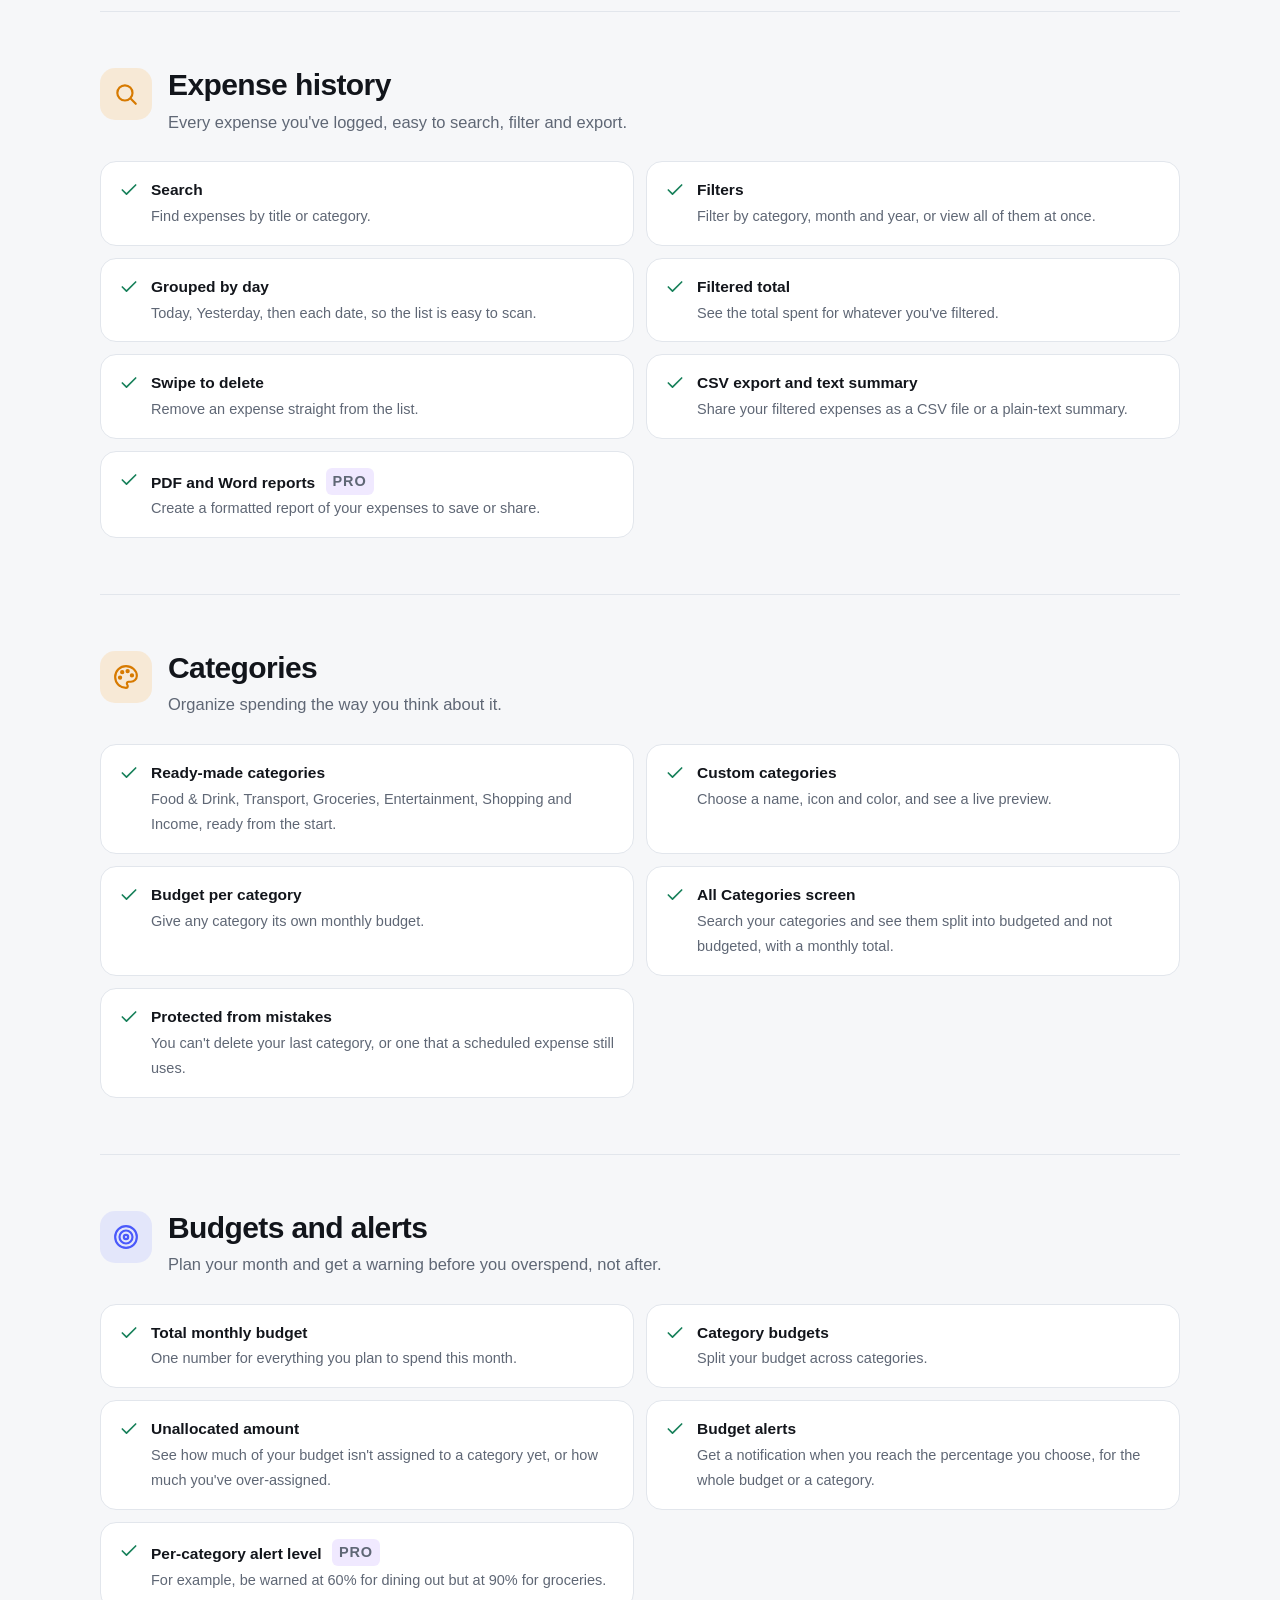
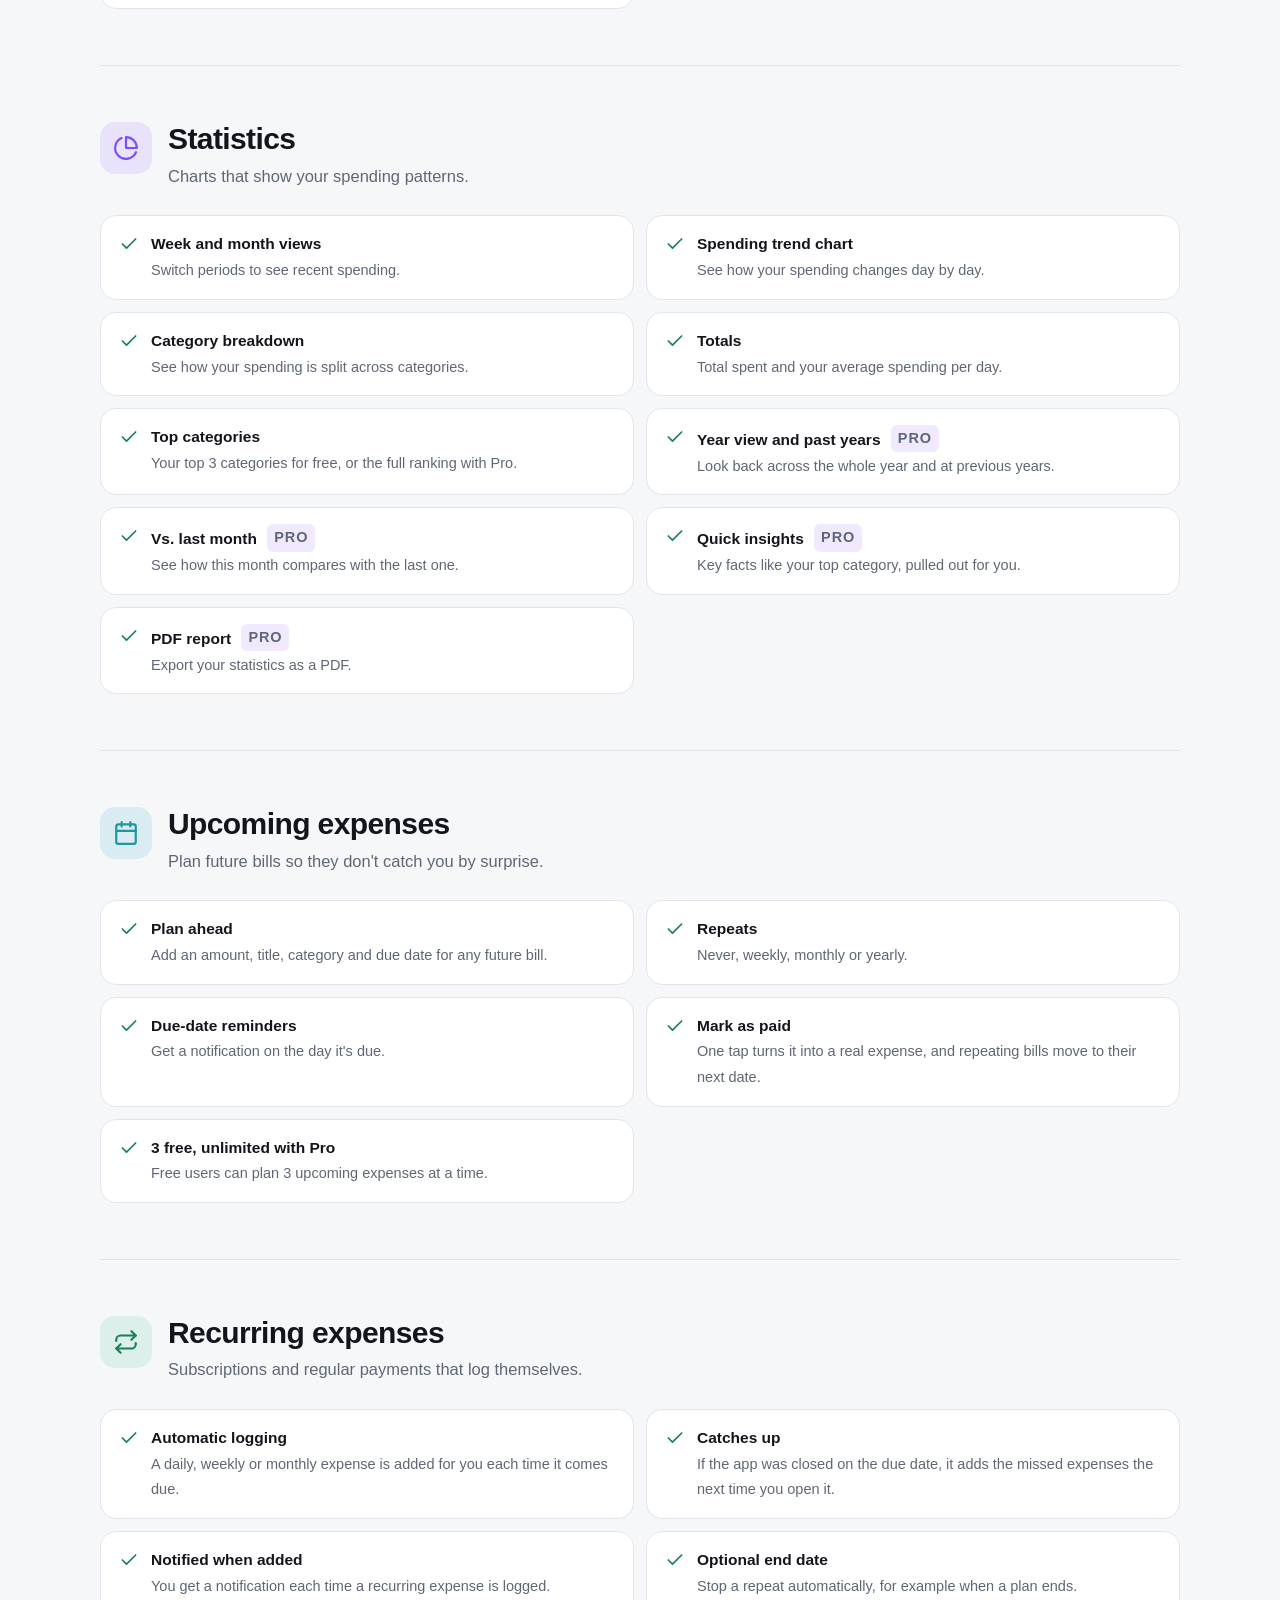
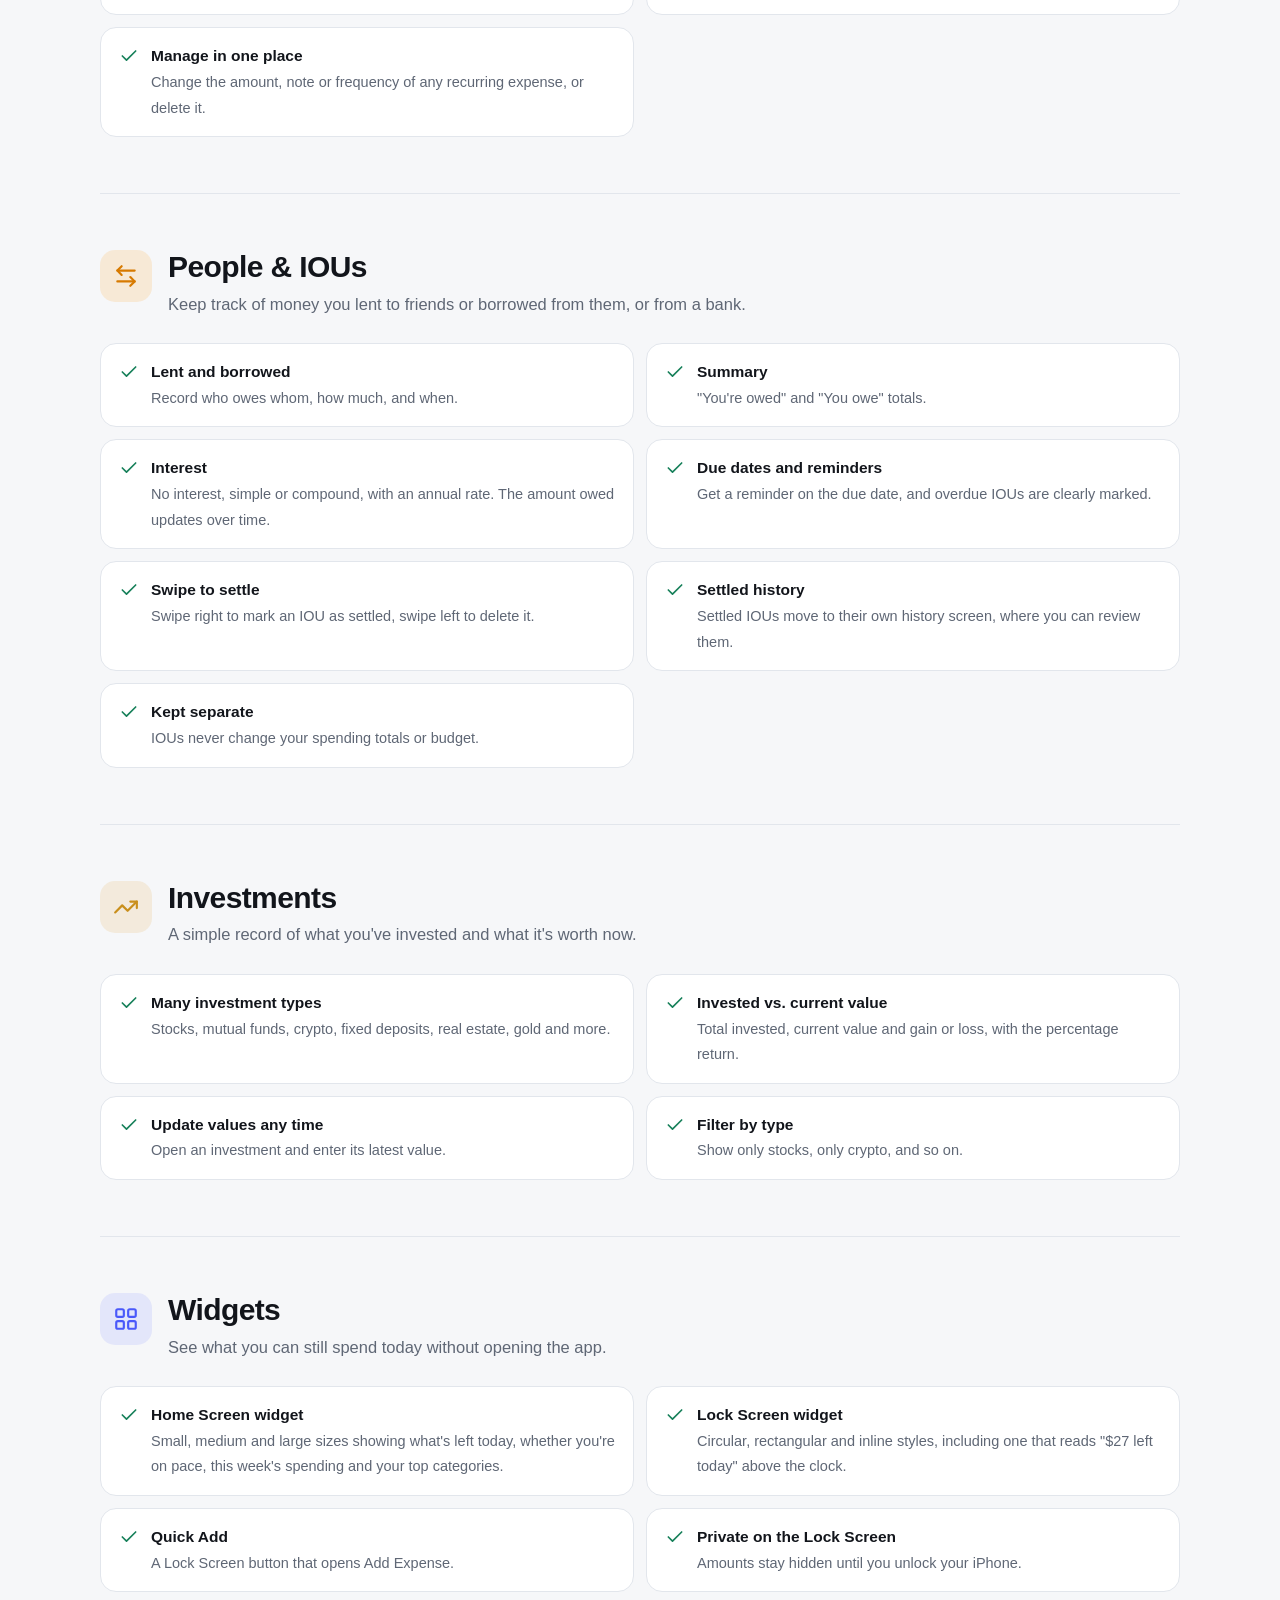
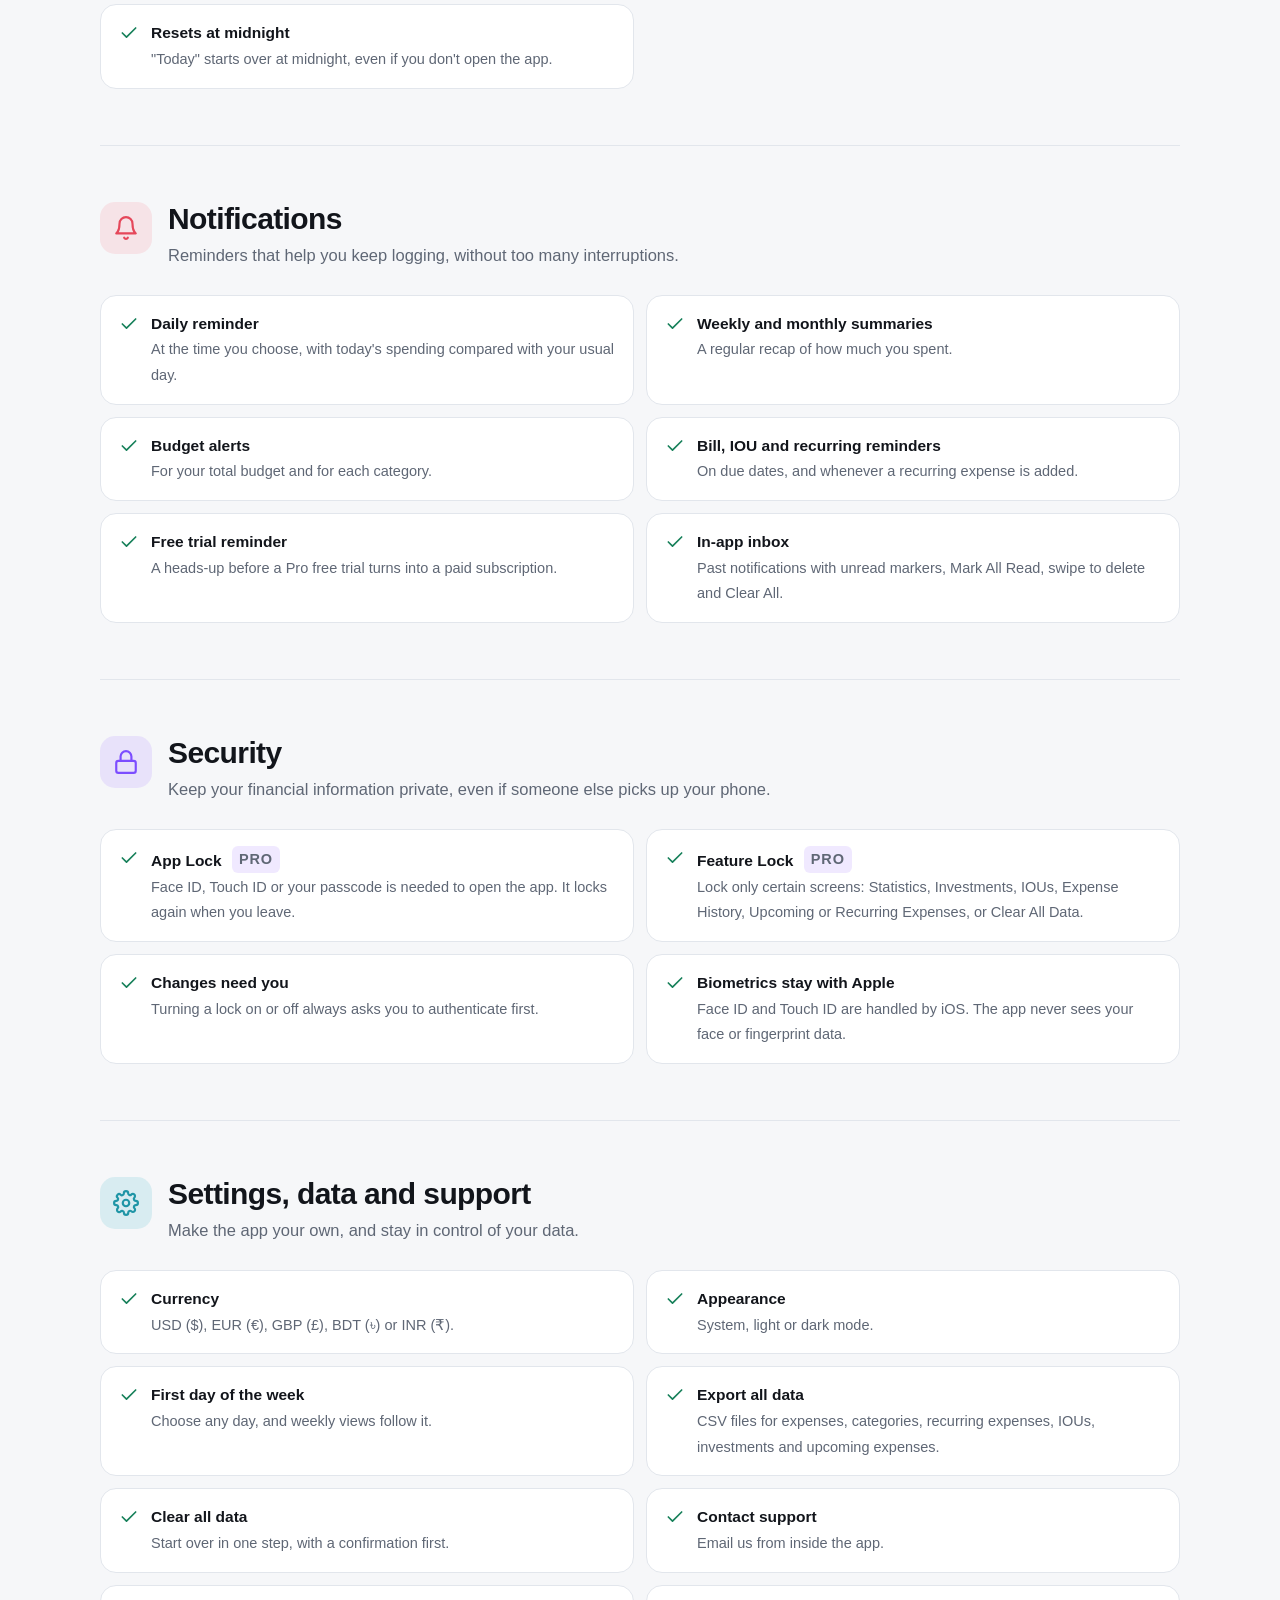
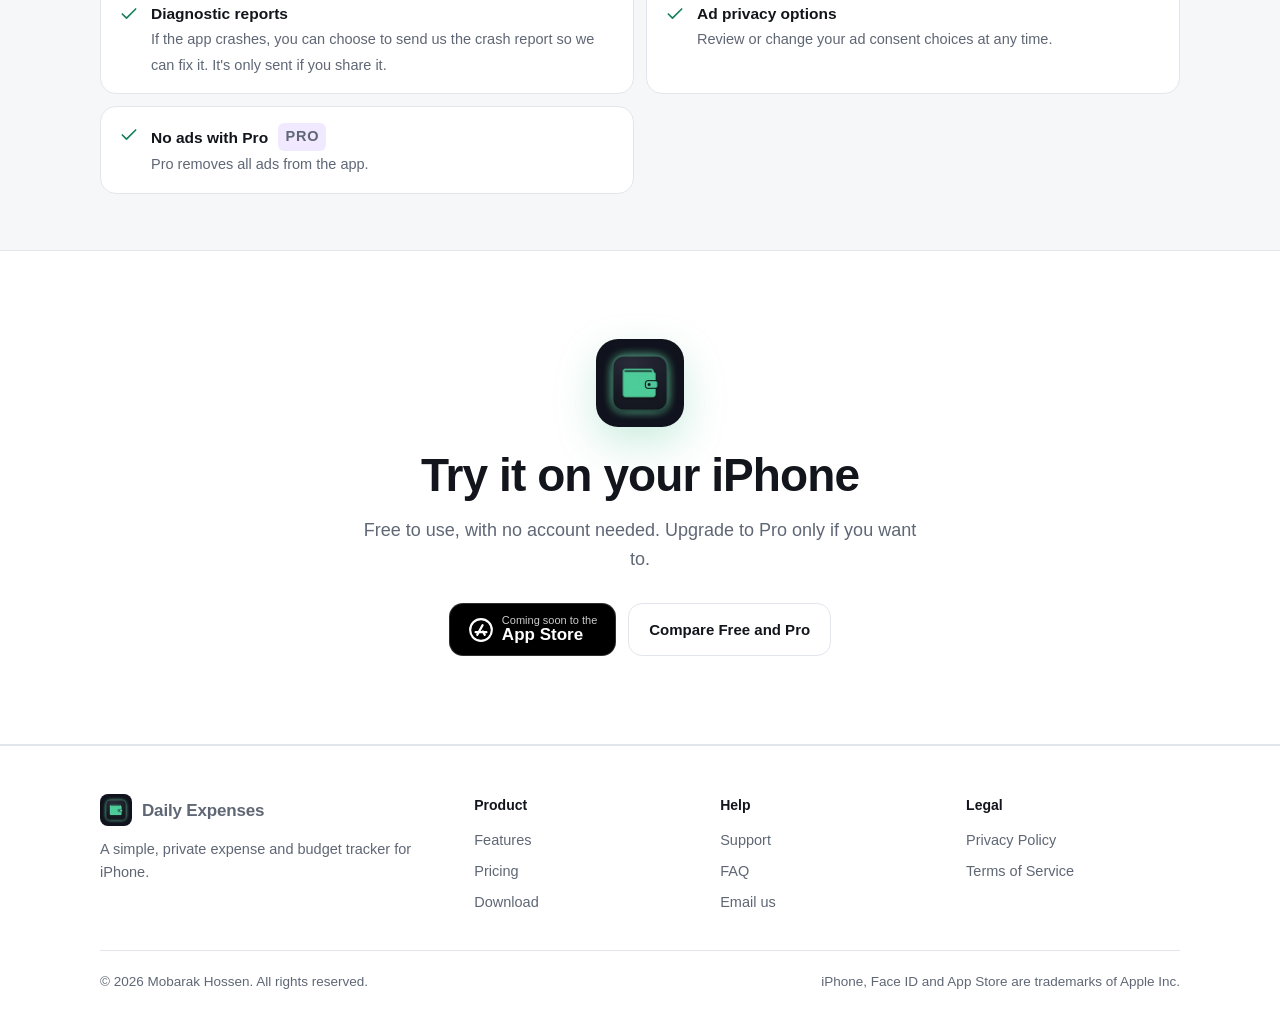
==== commit 089e8324: "Add SEO: meta tags, structured data, sitemap and share image - Page titles and descriptions built ar" ====
--- a/features.html
+++ b/features.html
@@ -3,28 +3,82 @@
 <head>
 <meta charset="UTF-8">
 <meta name="viewport" content="width=device-width, initial-scale=1.0">
-<title>Features — Daily Expenses</title>
-<meta name="description" content="Every feature in Daily Expenses: fast expense logging, budgets and alerts, statistics, upcoming and recurring expenses, IOUs, investments, widgets, reminders, Face ID lock and data export.">
-<meta name="theme-color" content="#0b0d12">
-<link rel="icon" type="image/png" href="assets/img/favicon.png">
+<title>Features: Budgets, Charts, Widgets &amp; More | Daily Expenses</title>
+<meta name="description" content="All Daily Expenses features: budgets and alerts, spending charts, recurring bills, IOUs, investments, Home and Lock Screen widgets, Face ID and CSV export.">
+<link rel="canonical" href="https://mobarak19.github.io/daily-expense-legal/features.html">
+<meta name="robots" content="index, follow, max-image-preview:large">
+<meta name="author" content="Mobarak Hossen">
+<meta name="theme-color" content="#f6f7f9" media="(prefers-color-scheme: light)">
+<meta name="theme-color" content="#0b0d12" media="(prefers-color-scheme: dark)">
+<meta property="og:type" content="website">
+<meta property="og:site_name" content="Daily Expenses">
+<meta property="og:locale" content="en_US">
+<meta property="og:url" content="https://mobarak19.github.io/daily-expense-legal/features.html">
+<meta property="og:title" content="Features: Budgets, Charts, Widgets &amp; More | Daily Expenses">
+<meta property="og:description" content="All Daily Expenses features: budgets and alerts, spending charts, recurring bills, IOUs, investments, Home and Lock Screen widgets, Face ID and CSV export.">
+<meta property="og:image" content="https://mobarak19.github.io/daily-expense-legal/assets/img/og-image.png">
+<meta property="og:image:width" content="1200">
+<meta property="og:image:height" content="630">
+<meta property="og:image:alt" content="Daily Expenses — Track smarter. Spend better. Expense tracker and budget app for iPhone.">
+<meta name="twitter:card" content="summary_large_image">
+<meta name="twitter:title" content="Features: Budgets, Charts, Widgets &amp; More | Daily Expenses">
+<meta name="twitter:description" content="All Daily Expenses features: budgets and alerts, spending charts, recurring bills, IOUs, investments, Home and Lock Screen widgets, Face ID and CSV export.">
+<meta name="twitter:image" content="https://mobarak19.github.io/daily-expense-legal/assets/img/og-image.png">
+<link rel="icon" type="image/png" sizes="64x64" href="assets/img/favicon.png">
 <link rel="apple-touch-icon" href="assets/img/apple-touch-icon.png">
+<link rel="manifest" href="site.webmanifest">
 <link rel="stylesheet" href="assets/css/site.css">
 <script>try{var t=localStorage.getItem("de-theme");if(t==="light"||t==="dark")document.documentElement.dataset.theme=t}catch(e){}</script>
+<script type="application/ld+json">
+{
+ "@context": "https://schema.org",
+ "@graph": [
+  {
+   "@type": "WebPage",
+   "@id": "https://mobarak19.github.io/daily-expense-legal/features.html",
+   "url": "https://mobarak19.github.io/daily-expense-legal/features.html",
+   "name": "Features: Budgets, Charts, Widgets & More | Daily Expenses",
+   "description": "All Daily Expenses features: budgets and alerts, spending charts, recurring bills, IOUs, investments, Home and Lock Screen widgets, Face ID and CSV export.",
+   "isPartOf": {
+    "@id": "https://mobarak19.github.io/daily-expense-legal/#website"
+   },
+   "inLanguage": "en"
+  },
+  {
+   "@type": "BreadcrumbList",
+   "itemListElement": [
+    {
+     "@type": "ListItem",
+     "position": 1,
+     "name": "Home",
+     "item": "https://mobarak19.github.io/daily-expense-legal/"
+    },
+    {
+     "@type": "ListItem",
+     "position": 2,
+     "name": "Features",
+     "item": "https://mobarak19.github.io/daily-expense-legal/features.html"
+    }
+   ]
+  }
+ ]
+}
+</script>
 </head>
 <body>
 <a class="skip" href="#main">Skip to content</a>
 
 <header class="site-header">
   <div class="wrap">
-    <a class="brand" href="index.html"><img src="assets/img/icon-512.png" alt="">Daily Expenses</a>
+    <a class="brand" href="./"><img src="assets/img/favicon.png" alt="" width="32" height="32">Daily Expenses</a>
     <button class="menu-btn" aria-label="Menu" aria-expanded="false"></button>
     <nav class="site-nav" aria-label="Main">
-      <a href="index.html">Home</a>
+      <a href="./">Home</a>
       <a href="features.html" aria-current="page">Features</a>
       <a href="pricing.html">Pricing</a>
       <a href="support.html">Support</a>
       <button class="theme-btn" type="button" aria-label="Toggle theme"></button>
-      <a class="btn btn-primary btn-small" href="index.html#download">Get the app</a>
+      <a class="btn btn-primary btn-small" href="./#download">Get the app</a>
     </nav>
   </div>
 </header>
@@ -276,7 +330,7 @@
 
   <section class="cta alt section" id="download">
     <div class="wrap">
-      <img src="assets/img/icon-512.png" alt="Daily Expenses app icon">
+      <img src="assets/img/apple-touch-icon.png" alt="Daily Expenses app icon" width="88" height="88" loading="lazy">
       <h2>Try it on your iPhone</h2>
       <p>Free to use, with no account needed. Upgrade to Pro only if you want to.</p>
       <div class="hero-actions">
@@ -294,12 +348,12 @@
   <div class="wrap">
     <div class="cols">
       <div>
-        <a class="brand" href="index.html"><img src="assets/img/icon-512.png" alt="">Daily Expenses</a>
+        <a class="brand" href="./"><img src="assets/img/favicon.png" alt="" width="32" height="32">Daily Expenses</a>
         <p>A simple, private expense and budget tracker for iPhone.</p>
       </div>
       <div>
         <h4>Product</h4>
-        <ul><li><a href="features.html">Features</a></li><li><a href="pricing.html">Pricing</a></li><li><a href="index.html#download">Download</a></li></ul>
+        <ul><li><a href="features.html">Features</a></li><li><a href="pricing.html">Pricing</a></li><li><a href="./#download">Download</a></li></ul>
       </div>
       <div>
         <h4>Help</h4>
@@ -317,6 +371,6 @@
   </div>
 </footer>
 
-<script src="assets/js/site.js"></script>
+<script src="assets/js/site.js" defer></script>
 </body>
 </html>
--- a/assets/css/site.css
+++ b/assets/css/site.css
@@ -173,8 +173,9 @@
   color: var(--green-ink);
 }
 .hero-home .eyebrow { color: #5fdcaa; }
-.hero-home h1 { font-size: clamp(38px, 6vw, 64px); font-weight: 850; margin: 16px 0 18px; letter-spacing: -0.035em; }
-.hero-home h1 em { font-style: normal; color: #5fdcaa; }
+.hero-home h1.eyebrow { font-size: 12.5px; margin: 0; line-height: 1.4; letter-spacing: 0.08em; }
+.hero-home .slogan { font-size: clamp(38px, 6vw, 64px); font-weight: 850; line-height: 1.08; margin: 16px 0 18px; letter-spacing: -0.035em; }
+.hero-home .slogan em { font-style: normal; color: #5fdcaa; }
 .hero-home .lede { font-size: 19px; color: #b9c0cc; max-width: 34em; }
 .hero-actions { display: flex; flex-wrap: wrap; gap: 12px; margin-top: 30px; }
 .hero-home .btn-ghost { background: rgba(255, 255, 255, 0.06); color: #f2f4f7; border-color: rgba(255, 255, 255, 0.16); }
